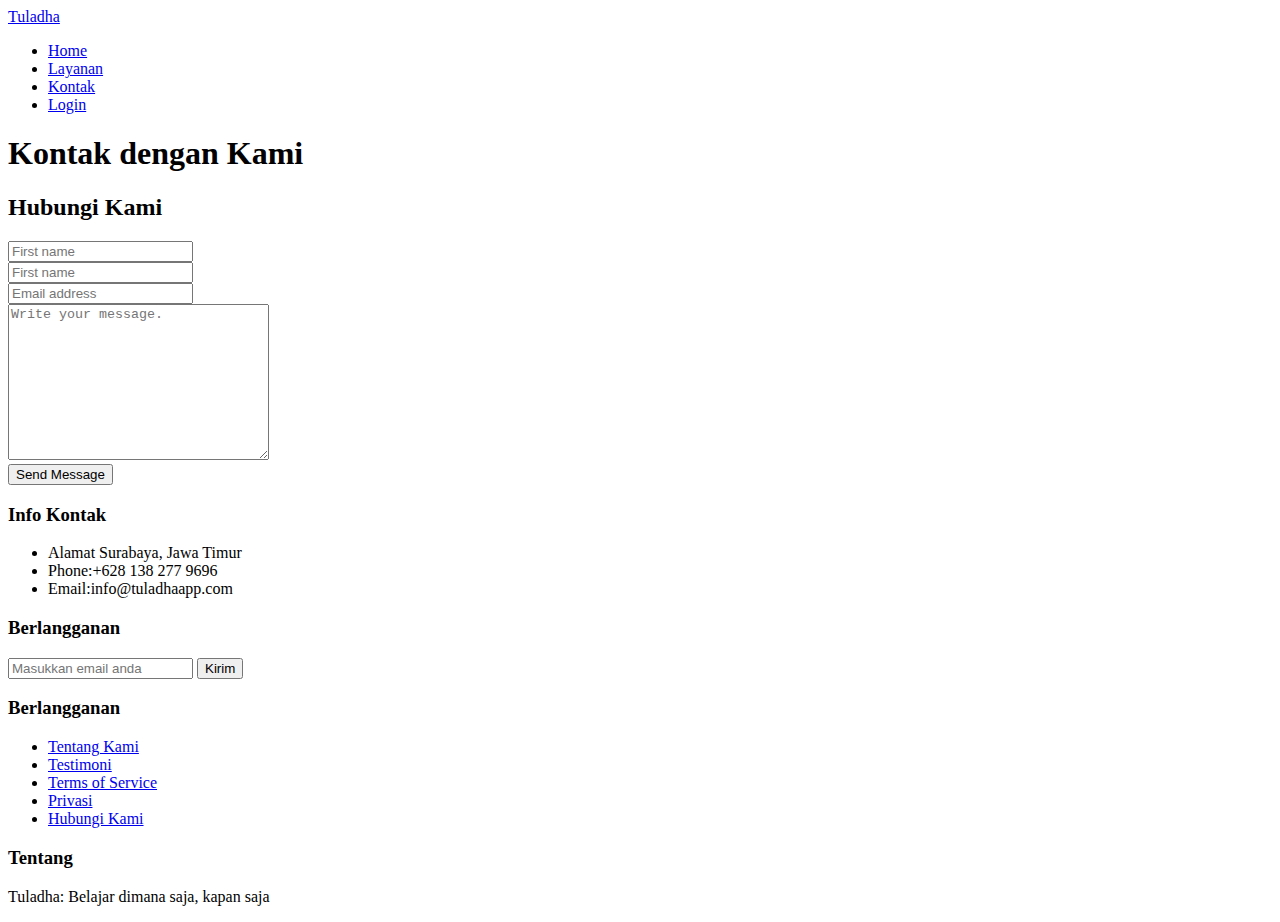
==== contact.html @ 732c7afd "Add files via upload" ====
<!doctype html>
<html lang="en">

<head>
  <title>Tuladha</title>
  <meta charset="utf-8">
  <meta name="viewport" content="width=device-width, initial-scale=1, shrink-to-fit=no">

  <link href="https://fonts.googleapis.com/css?family=DM+Sans:300,400,700&display=swap" rel="stylesheet">

  <link rel="stylesheet" href="fonts/icomoon/style.css">

  <link rel="stylesheet" href="css/bootstrap.min.css">
  <link rel="stylesheet" href="css/bootstrap-datepicker.css">
  <link rel="stylesheet" href="css/jquery.fancybox.min.css">
  <link rel="stylesheet" href="css/owl.carousel.min.css">
  <link rel="stylesheet" href="css/owl.theme.default.min.css">
  <link rel="stylesheet" href="fonts/flaticon/font/flaticon.css">
  <link rel="stylesheet" href="css/aos.css">

  <!-- MAIN CSS -->
  <link rel="stylesheet" href="css/style.css">

</head>

<body data-spy="scroll" data-target=".site-navbar-target" data-offset="300">


  <div class="site-wrap" id="home-section">

    <div class="site-mobile-menu site-navbar-target">
      <div class="site-mobile-menu-header">
        <div class="site-mobile-menu-close mt-3">
          <span class="icon-close2 js-menu-toggle"></span>
        </div>
      </div>
      <div class="site-mobile-menu-body"></div>
    </div>



    <header class="site-navbar site-navbar-target" role="banner">

      <div class="container">
        <div class="row align-items-center position-relative">

          <div class="col-3 ">
            <div class="site-logo">
              <a href="index.html">Tuladha</a>
            </div>
          </div>

          <div class="col-9  text-right">


            <span class="d-inline-block d-lg-none"><a href="#"
                class="text-white site-menu-toggle js-menu-toggle py-5 text-white"><span
                  class="icon-menu h3 text-white"></span></a></span>



            <nav class="site-navigation text-right ml-auto d-none d-lg-block" role="navigation">
              <ul class="site-menu main-menu js-clone-nav ml-auto ">
                <li><a href="index.html" class="nav-link">Home</a></li>
                <li><a href="service.html" class="nav-link">Layanan</a></li>
                <li class="active"><a href="contact.html" class="nav-link">Kontak</a></li>
                <li><a href="login.php" class="nav-link">Login</a></li>
              </ul>
            </nav>
          </div>


        </div>
      </div>

    </header>

    <div class="ftco-blocks-cover-1">
      <div class="site-section-cover overlay" data-stellar-background-ratio="0.5"
        style="background-image: url('images/university.jpg')">
        <div class="container">
          <div class="row align-items-center justify-content-center text-center">
            <div class="col-md-7">
              <h1 class="mb-2">Kontak dengan Kami</h1>
            </div>
          </div>
        </div>
      </div>
    </div>




    <div class="site-section bg-light" id="contact-section">
      <div class="container">
        <div class="row justify-content-center text-center">
          <div class="col-7 text-center mb-5">
            <h2>Hubungi Kami</h2>
          </div>
        </div>
        <div class="row">
          <div class="col-lg-8 mb-5">
            <form action="#" method="post">
              <div class="form-group row">
                <div class="col-md-6 mb-4 mb-lg-0">
                  <input type="text" class="form-control" placeholder="First name">
                </div>
                <div class="col-md-6">
                  <input type="text" class="form-control" placeholder="First name">
                </div>
              </div>

              <div class="form-group row">
                <div class="col-md-12">
                  <input type="text" class="form-control" placeholder="Email address">
                </div>
              </div>

              <div class="form-group row">
                <div class="col-md-12">
                  <textarea name="" id="" class="form-control" placeholder="Write your message." cols="30"
                    rows="10"></textarea>
                </div>
              </div>
              <div class="form-group row">
                <div class="col-md-6 mr-auto">
                  <input type="submit" class="btn btn-block btn-primary text-white py-3 px-5" value="Send Message">
                </div>
              </div>
            </form>
          </div>
          <div class="col-lg-4 ml-auto">
            <div class="bg-white p-3 p-md-5">
              <h3 class="text-black mb-4">Info Kontak</h3>
              <ul class="list-unstyled footer-link">
                <li class="d-block mb-3">
                  <span class="d-block text-black">Alamat</span>
                  <span>Surabaya, Jawa Timur</span></li>
                <li class="d-block mb-3"><span class="d-block text-black">Phone:</span><span>+628 138 277 9696</span></li>
                <li class="d-block mb-3"><span class="d-block text-black">Email:</span><span>info@tuladhaapp.com</span>
                </li>
              </ul>
            </div>
          </div>
        </div>
      </div>
    </div>




    <footer class="site-footer">
      <div class="container">
        <div class="row">
          <div class="col-md-4">
            <h3 class="text-white h5 mb-3">Berlangganan</h3>
            <form action="" class="d-flex">
              <input type="text" class="form-control mr-3" placeholder="Masukkan email anda">
              <input type="submit" class="btn btn-primary text-white" value="Kirim">
            </form>
          </div>
          <div class="col-md-3 ml-auto">
            <h3 class="text-white h5 mb-3">Berlangganan</h3>
            <ul class="list-unstyled menu-arrow">
              <li><a href="#">Tentang Kami</a></li>
              <li><a href="#">Testimoni</a></li>
              <li><a href="#">Terms of Service</a></li>
              <li><a href="#">Privasi</a></li>
              <li><a href="#">Hubungi Kami</a></li>
            </ul>
          </div>
          <div class="col-md-4">
            <h3 class="text-white h5 mb-3">Tentang</h3>
            <p>Tuladha: Belajar dimana saja, kapan saja</p>
          </div>
        </div>
        <div class="row pt-5 mt-5 text-center">
          <div class="col-md-12">
            <div class="border-top pt-5">
              <p></p>
              </p>
            </div>
          </div>

        </div>
      </div>
    </footer>

  </div>

  <script src="js/jquery-3.3.1.min.js"></script>
  <script src="js/jquery-migrate-3.0.0.js"></script>
  <script src="js/popper.min.js"></script>
  <script src="js/bootstrap.min.js"></script>
  <script src="js/owl.carousel.min.js"></script>
  <script src="js/jquery.sticky.js"></script>
  <script src="js/jquery.waypoints.min.js"></script>
  <script src="js/jquery.animateNumber.min.js"></script>
  <script src="js/jquery.fancybox.min.js"></script>
  <script src="js/jquery.stellar.min.js"></script>
  <script src="js/jquery.easing.1.3.js"></script>
  <script src="js/bootstrap-datepicker.min.js"></script>
  <script src="js/aos.js"></script>

  <script src="js/main.js"></script>

</body>

</html>
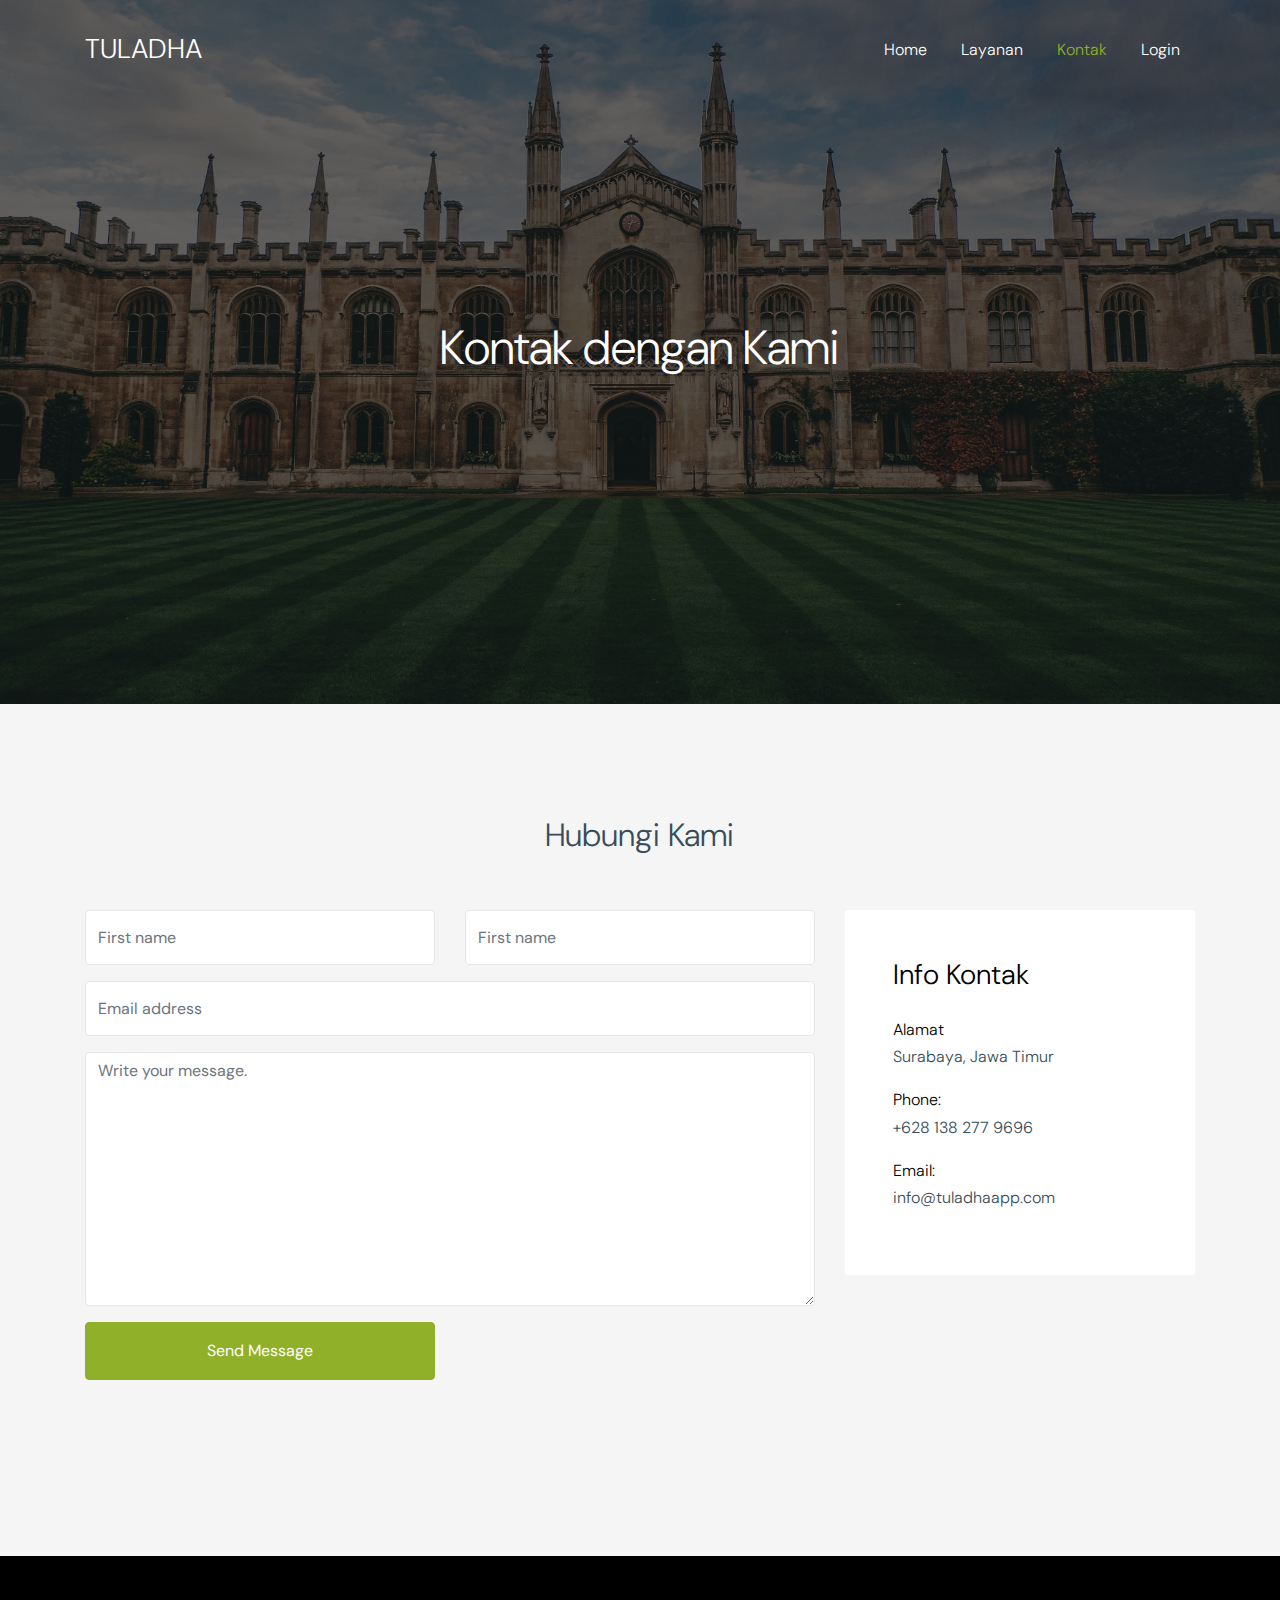
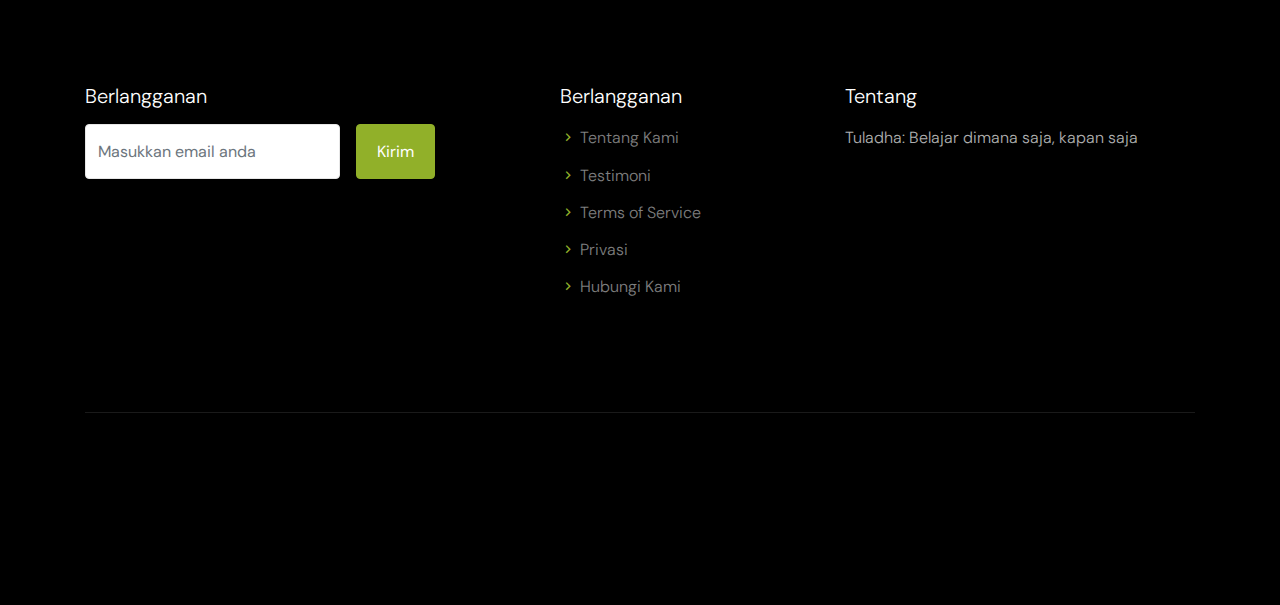
==== commit 282ade43: "Update contact.html" ====
--- a/contact.html
+++ b/contact.html
@@ -62,7 +62,7 @@
             <nav class="site-navigation text-right ml-auto d-none d-lg-block" role="navigation">
               <ul class="site-menu main-menu js-clone-nav ml-auto ">
                 <li><a href="index.html" class="nav-link">Home</a></li>
-                <li><a href="service.html" class="nav-link">Layanan</a></li>
+                <li><a href="layanan.html" class="nav-link">Layanan</a></li>
                 <li class="active"><a href="contact.html" class="nav-link">Kontak</a></li>
                 <li><a href="login.php" class="nav-link">Login</a></li>
               </ul>
--- a/fonts/icomoon/style.css
+++ b/fonts/icomoon/style.css
@@ -0,0 +1,4919 @@
+@font-face {
+  font-family: 'icomoon';
+  src:  url('fonts/icomoon.eot?10si43');
+  src:  url('fonts/icomoon.eot?10si43#iefix') format('embedded-opentype'),
+    url('fonts/icomoon.ttf?10si43') format('truetype'),
+    url('fonts/icomoon.woff?10si43') format('woff'),
+    url('fonts/icomoon.svg?10si43#icomoon') format('svg');
+  font-weight: normal;
+  font-style: normal;
+}
+
+[class^="icon-"], [class*=" icon-"] {
+  /* use !important to prevent issues with browser extensions that change fonts */
+  font-family: 'icomoon' !important;
+  speak: none;
+  font-style: normal;
+  font-weight: normal;
+  font-variant: normal;
+  text-transform: none;
+  line-height: 1;
+
+  /* Better Font Rendering =========== */
+  -webkit-font-smoothing: antialiased;
+  -moz-osx-font-smoothing: grayscale;
+}
+
+.icon-asterisk:before {
+  content: "\f069";
+}
+.icon-plus:before {
+  content: "\f067";
+}
+.icon-question:before {
+  content: "\f128";
+}
+.icon-minus:before {
+  content: "\f068";
+}
+.icon-glass:before {
+  content: "\f000";
+}
+.icon-music:before {
+  content: "\f001";
+}
+.icon-search:before {
+  content: "\f002";
+}
+.icon-envelope-o:before {
+  content: "\f003";
+}
+.icon-heart:before {
+  content: "\f004";
+}
+.icon-star:before {
+  content: "\f005";
+}
+.icon-star-o:before {
+  content: "\f006";
+}
+.icon-user:before {
+  content: "\f007";
+}
+.icon-film:before {
+  content: "\f008";
+}
+.icon-th-large:before {
+  content: "\f009";
+}
+.icon-th:before {
+  content: "\f00a";
+}
+.icon-th-list:before {
+  content: "\f00b";
+}
+.icon-check:before {
+  content: "\f00c";
+}
+.icon-close:before {
+  content: "\f00d";
+}
+.icon-remove:before {
+  content: "\f00d";
+}
+.icon-times:before {
+  content: "\f00d";
+}
+.icon-search-plus:before {
+  content: "\f00e";
+}
+.icon-search-minus:before {
+  content: "\f010";
+}
+.icon-power-off:before {
+  content: "\f011";
+}
+.icon-signal:before {
+  content: "\f012";
+}
+.icon-cog:before {
+  content: "\f013";
+}
+.icon-gear:before {
+  content: "\f013";
+}
+.icon-trash-o:before {
+  content: "\f014";
+}
+.icon-home:before {
+  content: "\f015";
+}
+.icon-file-o:before {
+  content: "\f016";
+}
+.icon-clock-o:before {
+  content: "\f017";
+}
+.icon-road:before {
+  content: "\f018";
+}
+.icon-download:before {
+  content: "\f019";
+}
+.icon-arrow-circle-o-down:before {
+  content: "\f01a";
+}
+.icon-arrow-circle-o-up:before {
+  content: "\f01b";
+}
+.icon-inbox:before {
+  content: "\f01c";
+}
+.icon-play-circle-o:before {
+  content: "\f01d";
+}
+.icon-repeat:before {
+  content: "\f01e";
+}
+.icon-rotate-right:before {
+  content: "\f01e";
+}
+.icon-refresh:before {
+  content: "\f021";
+}
+.icon-list-alt:before {
+  content: "\f022";
+}
+.icon-lock:before {
+  content: "\f023";
+}
+.icon-flag:before {
+  content: "\f024";
+}
+.icon-headphones:before {
+  content: "\f025";
+}
+.icon-volume-off:before {
+  content: "\f026";
+}
+.icon-volume-down:before {
+  content: "\f027";
+}
+.icon-volume-up:before {
+  content: "\f028";
+}
+.icon-qrcode:before {
+  content: "\f029";
+}
+.icon-barcode:before {
+  content: "\f02a";
+}
+.icon-tag:before {
+  content: "\f02b";
+}
+.icon-tags:before {
+  content: "\f02c";
+}
+.icon-book:before {
+  content: "\f02d";
+}
+.icon-bookmark:before {
+  content: "\f02e";
+}
+.icon-print:before {
+  content: "\f02f";
+}
+.icon-camera:before {
+  content: "\f030";
+}
+.icon-font:before {
+  content: "\f031";
+}
+.icon-bold:before {
+  content: "\f032";
+}
+.icon-italic:before {
+  content: "\f033";
+}
+.icon-text-height:before {
+  content: "\f034";
+}
+.icon-text-width:before {
+  content: "\f035";
+}
+.icon-align-left:before {
+  content: "\f036";
+}
+.icon-align-center:before {
+  content: "\f037";
+}
+.icon-align-right:before {
+  content: "\f038";
+}
+.icon-align-justify:before {
+  content: "\f039";
+}
+.icon-list:before {
+  content: "\f03a";
+}
+.icon-dedent:before {
+  content: "\f03b";
+}
+.icon-outdent:before {
+  content: "\f03b";
+}
+.icon-indent:before {
+  content: "\f03c";
+}
+.icon-video-camera:before {
+  content: "\f03d";
+}
+.icon-image:before {
+  content: "\f03e";
+}
+.icon-photo:before {
+  content: "\f03e";
+}
+.icon-picture-o:before {
+  content: "\f03e";
+}
+.icon-pencil:before {
+  content: "\f040";
+}
+.icon-map-marker:before {
+  content: "\f041";
+}
+.icon-adjust:before {
+  content: "\f042";
+}
+.icon-tint:before {
+  content: "\f043";
+}
+.icon-edit:before {
+  content: "\f044";
+}
+.icon-pencil-square-o:before {
+  content: "\f044";
+}
+.icon-share-square-o:before {
+  content: "\f045";
+}
+.icon-check-square-o:before {
+  content: "\f046";
+}
+.icon-arrows:before {
+  content: "\f047";
+}
+.icon-step-backward:before {
+  content: "\f048";
+}
+.icon-fast-backward:before {
+  content: "\f049";
+}
+.icon-backward:before {
+  content: "\f04a";
+}
+.icon-play:before {
+  content: "\f04b";
+}
+.icon-pause:before {
+  content: "\f04c";
+}
+.icon-stop:before {
+  content: "\f04d";
+}
+.icon-forward:before {
+  content: "\f04e";
+}
+.icon-fast-forward:before {
+  content: "\f050";
+}
+.icon-step-forward:before {
+  content: "\f051";
+}
+.icon-eject:before {
+  content: "\f052";
+}
+.icon-chevron-left:before {
+  content: "\f053";
+}
+.icon-chevron-right:before {
+  content: "\f054";
+}
+.icon-plus-circle:before {
+  content: "\f055";
+}
+.icon-minus-circle:before {
+  content: "\f056";
+}
+.icon-times-circle:before {
+  content: "\f057";
+}
+.icon-check-circle:before {
+  content: "\f058";
+}
+.icon-question-circle:before {
+  content: "\f059";
+}
+.icon-info-circle:before {
+  content: "\f05a";
+}
+.icon-crosshairs:before {
+  content: "\f05b";
+}
+.icon-times-circle-o:before {
+  content: "\f05c";
+}
+.icon-check-circle-o:before {
+  content: "\f05d";
+}
+.icon-ban:before {
+  content: "\f05e";
+}
+.icon-arrow-left:before {
+  content: "\f060";
+}
+.icon-arrow-right:before {
+  content: "\f061";
+}
+.icon-arrow-up:before {
+  content: "\f062";
+}
+.icon-arrow-down:before {
+  content: "\f063";
+}
+.icon-mail-forward:before {
+  content: "\f064";
+}
+.icon-share:before {
+  content: "\f064";
+}
+.icon-expand:before {
+  content: "\f065";
+}
+.icon-compress:before {
+  content: "\f066";
+}
+.icon-exclamation-circle:before {
+  content: "\f06a";
+}
+.icon-gift:before {
+  content: "\f06b";
+}
+.icon-leaf:before {
+  content: "\f06c";
+}
+.icon-fire:before {
+  content: "\f06d";
+}
+.icon-eye:before {
+  content: "\f06e";
+}
+.icon-eye-slash:before {
+  content: "\f070";
+}
+.icon-exclamation-triangle:before {
+  content: "\f071";
+}
+.icon-warning:before {
+  content: "\f071";
+}
+.icon-plane:before {
+  content: "\f072";
+}
+.icon-calendar:before {
+  content: "\f073";
+}
+.icon-random:before {
+  content: "\f074";
+}
+.icon-comment:before {
+  content: "\f075";
+}
+.icon-magnet:before {
+  content: "\f076";
+}
+.icon-chevron-up:before {
+  content: "\f077";
+}
+.icon-chevron-down:before {
+  content: "\f078";
+}
+.icon-retweet:before {
+  content: "\f079";
+}
+.icon-shopping-cart:before {
+  content: "\f07a";
+}
+.icon-folder:before {
+  content: "\f07b";
+}
+.icon-folder-open:before {
+  content: "\f07c";
+}
+.icon-arrows-v:before {
+  content: "\f07d";
+}
+.icon-arrows-h:before {
+  content: "\f07e";
+}
+.icon-bar-chart:before {
+  content: "\f080";
+}
+.icon-bar-chart-o:before {
+  content: "\f080";
+}
+.icon-twitter-square:before {
+  content: "\f081";
+}
+.icon-facebook-square:before {
+  content: "\f082";
+}
+.icon-camera-retro:before {
+  content: "\f083";
+}
+.icon-key:before {
+  content: "\f084";
+}
+.icon-cogs:before {
+  content: "\f085";
+}
+.icon-gears:before {
+  content: "\f085";
+}
+.icon-comments:before {
+  content: "\f086";
+}
+.icon-thumbs-o-up:before {
+  content: "\f087";
+}
+.icon-thumbs-o-down:before {
+  content: "\f088";
+}
+.icon-star-half:before {
+  content: "\f089";
+}
+.icon-heart-o:before {
+  content: "\f08a";
+}
+.icon-sign-out:before {
+  content: "\f08b";
+}
+.icon-linkedin-square:before {
+  content: "\f08c";
+}
+.icon-thumb-tack:before {
+  content: "\f08d";
+}
+.icon-external-link:before {
+  content: "\f08e";
+}
+.icon-sign-in:before {
+  content: "\f090";
+}
+.icon-trophy:before {
+  content: "\f091";
+}
+.icon-github-square:before {
+  content: "\f092";
+}
+.icon-upload:before {
+  content: "\f093";
+}
+.icon-lemon-o:before {
+  content: "\f094";
+}
+.icon-phone:before {
+  content: "\f095";
+}
+.icon-square-o:before {
+  content: "\f096";
+}
+.icon-bookmark-o:before {
+  content: "\f097";
+}
+.icon-phone-square:before {
+  content: "\f098";
+}
+.icon-twitter:before {
+  content: "\f099";
+}
+.icon-facebook:before {
+  content: "\f09a";
+}
+.icon-facebook-f:before {
+  content: "\f09a";
+}
+.icon-github:before {
+  content: "\f09b";
+}
+.icon-unlock:before {
+  content: "\f09c";
+}
+.icon-credit-card:before {
+  content: "\f09d";
+}
+.icon-feed:before {
+  content: "\f09e";
+}
+.icon-rss:before {
+  content: "\f09e";
+}
+.icon-hdd-o:before {
+  content: "\f0a0";
+}
+.icon-bullhorn:before {
+  content: "\f0a1";
+}
+.icon-bell-o:before {
+  content: "\f0a2";
+}
+.icon-certificate:before {
+  content: "\f0a3";
+}
+.icon-hand-o-right:before {
+  content: "\f0a4";
+}
+.icon-hand-o-left:before {
+  content: "\f0a5";
+}
+.icon-hand-o-up:before {
+  content: "\f0a6";
+}
+.icon-hand-o-down:before {
+  content: "\f0a7";
+}
+.icon-arrow-circle-left:before {
+  content: "\f0a8";
+}
+.icon-arrow-circle-right:before {
+  content: "\f0a9";
+}
+.icon-arrow-circle-up:before {
+  content: "\f0aa";
+}
+.icon-arrow-circle-down:before {
+  content: "\f0ab";
+}
+.icon-globe:before {
+  content: "\f0ac";
+}
+.icon-wrench:before {
+  content: "\f0ad";
+}
+.icon-tasks:before {
+  content: "\f0ae";
+}
+.icon-filter:before {
+  content: "\f0b0";
+}
+.icon-briefcase:before {
+  content: "\f0b1";
+}
+.icon-arrows-alt:before {
+  content: "\f0b2";
+}
+.icon-group:before {
+  content: "\f0c0";
+}
+.icon-users:before {
+  content: "\f0c0";
+}
+.icon-chain:before {
+  content: "\f0c1";
+}
+.icon-link:before {
+  content: "\f0c1";
+}
+.icon-cloud:before {
+  content: "\f0c2";
+}
+.icon-flask:before {
+  content: "\f0c3";
+}
+.icon-cut:before {
+  content: "\f0c4";
+}
+.icon-scissors:before {
+  content: "\f0c4";
+}
+.icon-copy:before {
+  content: "\f0c5";
+}
+.icon-files-o:before {
+  content: "\f0c5";
+}
+.icon-paperclip:before {
+  content: "\f0c6";
+}
+.icon-floppy-o:before {
+  content: "\f0c7";
+}
+.icon-save:before {
+  content: "\f0c7";
+}
+.icon-square:before {
+  content: "\f0c8";
+}
+.icon-bars:before {
+  content: "\f0c9";
+}
+.icon-navicon:before {
+  content: "\f0c9";
+}
+.icon-reorder:before {
+  content: "\f0c9";
+}
+.icon-list-ul:before {
+  content: "\f0ca";
+}
+.icon-list-ol:before {
+  content: "\f0cb";
+}
+.icon-strikethrough:before {
+  content: "\f0cc";
+}
+.icon-underline:before {
+  content: "\f0cd";
+}
+.icon-table:before {
+  content: "\f0ce";
+}
+.icon-magic:before {
+  content: "\f0d0";
+}
+.icon-truck:before {
+  content: "\f0d1";
+}
+.icon-pinterest:before {
+  content: "\f0d2";
+}
+.icon-pinterest-square:before {
+  content: "\f0d3";
+}
+.icon-google-plus-square:before {
+  content: "\f0d4";
+}
+.icon-google-plus:before {
+  content: "\f0d5";
+}
+.icon-money:before {
+  content: "\f0d6";
+}
+.icon-caret-down:before {
+  content: "\f0d7";
+}
+.icon-caret-up:before {
+  content: "\f0d8";
+}
+.icon-caret-left:before {
+  content: "\f0d9";
+}
+.icon-caret-right:before {
+  content: "\f0da";
+}
+.icon-columns:before {
+  content: "\f0db";
+}
+.icon-sort:before {
+  content: "\f0dc";
+}
+.icon-unsorted:before {
+  content: "\f0dc";
+}
+.icon-sort-desc:before {
+  content: "\f0dd";
+}
+.icon-sort-down:before {
+  content: "\f0dd";
+}
+.icon-sort-asc:before {
+  content: "\f0de";
+}
+.icon-sort-up:before {
+  content: "\f0de";
+}
+.icon-envelope:before {
+  content: "\f0e0";
+}
+.icon-linkedin:before {
+  content: "\f0e1";
+}
+.icon-rotate-left:before {
+  content: "\f0e2";
+}
+.icon-undo:before {
+  content: "\f0e2";
+}
+.icon-gavel:before {
+  content: "\f0e3";
+}
+.icon-legal:before {
+  content: "\f0e3";
+}
+.icon-dashboard:before {
+  content: "\f0e4";
+}
+.icon-tachometer:before {
+  content: "\f0e4";
+}
+.icon-comment-o:before {
+  content: "\f0e5";
+}
+.icon-comments-o:before {
+  content: "\f0e6";
+}
+.icon-bolt:before {
+  content: "\f0e7";
+}
+.icon-flash:before {
+  content: "\f0e7";
+}
+.icon-sitemap:before {
+  content: "\f0e8";
+}
+.icon-umbrella:before {
+  content: "\f0e9";
+}
+.icon-clipboard:before {
+  content: "\f0ea";
+}
+.icon-paste:before {
+  content: "\f0ea";
+}
+.icon-lightbulb-o:before {
+  content: "\f0eb";
+}
+.icon-exchange:before {
+  content: "\f0ec";
+}
+.icon-cloud-download:before {
+  content: "\f0ed";
+}
+.icon-cloud-upload:before {
+  content: "\f0ee";
+}
+.icon-user-md:before {
+  content: "\f0f0";
+}
+.icon-stethoscope:before {
+  content: "\f0f1";
+}
+.icon-suitcase:before {
+  content: "\f0f2";
+}
+.icon-bell:before {
+  content: "\f0f3";
+}
+.icon-coffee:before {
+  content: "\f0f4";
+}
+.icon-cutlery:before {
+  content: "\f0f5";
+}
+.icon-file-text-o:before {
+  content: "\f0f6";
+}
+.icon-building-o:before {
+  content: "\f0f7";
+}
+.icon-hospital-o:before {
+  content: "\f0f8";
+}
+.icon-ambulance:before {
+  content: "\f0f9";
+}
+.icon-medkit:before {
+  content: "\f0fa";
+}
+.icon-fighter-jet:before {
+  content: "\f0fb";
+}
+.icon-beer:before {
+  content: "\f0fc";
+}
+.icon-h-square:before {
+  content: "\f0fd";
+}
+.icon-plus-square:before {
+  content: "\f0fe";
+}
+.icon-angle-double-left:before {
+  content: "\f100";
+}
+.icon-angle-double-right:before {
+  content: "\f101";
+}
+.icon-angle-double-up:before {
+  content: "\f102";
+}
+.icon-angle-double-down:before {
+  content: "\f103";
+}
+.icon-angle-left:before {
+  content: "\f104";
+}
+.icon-angle-right:before {
+  content: "\f105";
+}
+.icon-angle-up:before {
+  content: "\f106";
+}
+.icon-angle-down:before {
+  content: "\f107";
+}
+.icon-desktop:before {
+  content: "\f108";
+}
+.icon-laptop:before {
+  content: "\f109";
+}
+.icon-tablet:before {
+  content: "\f10a";
+}
+.icon-mobile:before {
+  content: "\f10b";
+}
+.icon-mobile-phone:before {
+  content: "\f10b";
+}
+.icon-circle-o:before {
+  content: "\f10c";
+}
+.icon-quote-left:before {
+  content: "\f10d";
+}
+.icon-quote-right:before {
+  content: "\f10e";
+}
+.icon-spinner:before {
+  content: "\f110";
+}
+.icon-circle:before {
+  content: "\f111";
+}
+.icon-mail-reply:before {
+  content: "\f112";
+}
+.icon-reply:before {
+  content: "\f112";
+}
+.icon-github-alt:before {
+  content: "\f113";
+}
+.icon-folder-o:before {
+  content: "\f114";
+}
+.icon-folder-open-o:before {
+  content: "\f115";
+}
+.icon-smile-o:before {
+  content: "\f118";
+}
+.icon-frown-o:before {
+  content: "\f119";
+}
+.icon-meh-o:before {
+  content: "\f11a";
+}
+.icon-gamepad:before {
+  content: "\f11b";
+}
+.icon-keyboard-o:before {
+  content: "\f11c";
+}
+.icon-flag-o:before {
+  content: "\f11d";
+}
+.icon-flag-checkered:before {
+  content: "\f11e";
+}
+.icon-terminal:before {
+  content: "\f120";
+}
+.icon-code:before {
+  content: "\f121";
+}
+.icon-mail-reply-all:before {
+  content: "\f122";
+}
+.icon-reply-all:before {
+  content: "\f122";
+}
+.icon-star-half-empty:before {
+  content: "\f123";
+}
+.icon-star-half-full:before {
+  content: "\f123";
+}
+.icon-star-half-o:before {
+  content: "\f123";
+}
+.icon-location-arrow:before {
+  content: "\f124";
+}
+.icon-crop:before {
+  content: "\f125";
+}
+.icon-code-fork:before {
+  content: "\f126";
+}
+.icon-chain-broken:before {
+  content: "\f127";
+}
+.icon-unlink:before {
+  content: "\f127";
+}
+.icon-info:before {
+  content: "\f129";
+}
+.icon-exclamation:before {
+  content: "\f12a";
+}
+.icon-superscript:before {
+  content: "\f12b";
+}
+.icon-subscript:before {
+  content: "\f12c";
+}
+.icon-eraser:before {
+  content: "\f12d";
+}
+.icon-puzzle-piece:before {
+  content: "\f12e";
+}
+.icon-microphone:before {
+  content: "\f130";
+}
+.icon-microphone-slash:before {
+  content: "\f131";
+}
+.icon-shield:before {
+  content: "\f132";
+}
+.icon-calendar-o:before {
+  content: "\f133";
+}
+.icon-fire-extinguisher:before {
+  content: "\f134";
+}
+.icon-rocket:before {
+  content: "\f135";
+}
+.icon-maxcdn:before {
+  content: "\f136";
+}
+.icon-chevron-circle-left:before {
+  content: "\f137";
+}
+.icon-chevron-circle-right:before {
+  content: "\f138";
+}
+.icon-chevron-circle-up:before {
+  content: "\f139";
+}
+.icon-chevron-circle-down:before {
+  content: "\f13a";
+}
+.icon-html5:before {
+  content: "\f13b";
+}
+.icon-css3:before {
+  content: "\f13c";
+}
+.icon-anchor:before {
+  content: "\f13d";
+}
+.icon-unlock-alt:before {
+  content: "\f13e";
+}
+.icon-bullseye:before {
+  content: "\f140";
+}
+.icon-ellipsis-h:before {
+  content: "\f141";
+}
+.icon-ellipsis-v:before {
+  content: "\f142";
+}
+.icon-rss-square:before {
+  content: "\f143";
+}
+.icon-play-circle:before {
+  content: "\f144";
+}
+.icon-ticket:before {
+  content: "\f145";
+}
+.icon-minus-square:before {
+  content: "\f146";
+}
+.icon-minus-square-o:before {
+  content: "\f147";
+}
+.icon-level-up:before {
+  content: "\f148";
+}
+.icon-level-down:before {
+  content: "\f149";
+}
+.icon-check-square:before {
+  content: "\f14a";
+}
+.icon-pencil-square:before {
+  content: "\f14b";
+}
+.icon-external-link-square:before {
+  content: "\f14c";
+}
+.icon-share-square:before {
+  content: "\f14d";
+}
+.icon-compass:before {
+  content: "\f14e";
+}
+.icon-caret-square-o-down:before {
+  content: "\f150";
+}
+.icon-toggle-down:before {
+  content: "\f150";
+}
+.icon-caret-square-o-up:before {
+  content: "\f151";
+}
+.icon-toggle-up:before {
+  content: "\f151";
+}
+.icon-caret-square-o-right:before {
+  content: "\f152";
+}
+.icon-toggle-right:before {
+  content: "\f152";
+}
+.icon-eur:before {
+  content: "\f153";
+}
+.icon-euro:before {
+  content: "\f153";
+}
+.icon-gbp:before {
+  content: "\f154";
+}
+.icon-dollar:before {
+  content: "\f155";
+}
+.icon-usd:before {
+  content: "\f155";
+}
+.icon-inr:before {
+  content: "\f156";
+}
+.icon-rupee:before {
+  content: "\f156";
+}
+.icon-cny:before {
+  content: "\f157";
+}
+.icon-jpy:before {
+  content: "\f157";
+}
+.icon-rmb:before {
+  content: "\f157";
+}
+.icon-yen:before {
+  content: "\f157";
+}
+.icon-rouble:before {
+  content: "\f158";
+}
+.icon-rub:before {
+  content: "\f158";
+}
+.icon-ruble:before {
+  content: "\f158";
+}
+.icon-krw:before {
+  content: "\f159";
+}
+.icon-won:before {
+  content: "\f159";
+}
+.icon-bitcoin:before {
+  content: "\f15a";
+}
+.icon-btc:before {
+  content: "\f15a";
+}
+.icon-file:before {
+  content: "\f15b";
+}
+.icon-file-text:before {
+  content: "\f15c";
+}
+.icon-sort-alpha-asc:before {
+  content: "\f15d";
+}
+.icon-sort-alpha-desc:before {
+  content: "\f15e";
+}
+.icon-sort-amount-asc:before {
+  content: "\f160";
+}
+.icon-sort-amount-desc:before {
+  content: "\f161";
+}
+.icon-sort-numeric-asc:before {
+  content: "\f162";
+}
+.icon-sort-numeric-desc:before {
+  content: "\f163";
+}
+.icon-thumbs-up:before {
+  content: "\f164";
+}
+.icon-thumbs-down:before {
+  content: "\f165";
+}
+.icon-youtube-square:before {
+  content: "\f166";
+}
+.icon-youtube:before {
+  content: "\f167";
+}
+.icon-xing:before {
+  content: "\f168";
+}
+.icon-xing-square:before {
+  content: "\f169";
+}
+.icon-youtube-play:before {
+  content: "\f16a";
+}
+.icon-dropbox:before {
+  content: "\f16b";
+}
+.icon-stack-overflow:before {
+  content: "\f16c";
+}
+.icon-instagram:before {
+  content: "\f16d";
+}
+.icon-flickr:before {
+  content: "\f16e";
+}
+.icon-adn:before {
+  content: "\f170";
+}
+.icon-bitbucket:before {
+  content: "\f171";
+}
+.icon-bitbucket-square:before {
+  content: "\f172";
+}
+.icon-tumblr:before {
+  content: "\f173";
+}
+.icon-tumblr-square:before {
+  content: "\f174";
+}
+.icon-long-arrow-down:before {
+  content: "\f175";
+}
+.icon-long-arrow-up:before {
+  content: "\f176";
+}
+.icon-long-arrow-left:before {
+  content: "\f177";
+}
+.icon-long-arrow-right:before {
+  content: "\f178";
+}
+.icon-apple:before {
+  content: "\f179";
+}
+.icon-windows:before {
+  content: "\f17a";
+}
+.icon-android:before {
+  content: "\f17b";
+}
+.icon-linux:before {
+  content: "\f17c";
+}
+.icon-dribbble:before {
+  content: "\f17d";
+}
+.icon-skype:before {
+  content: "\f17e";
+}
+.icon-foursquare:before {
+  content: "\f180";
+}
+.icon-trello:before {
+  content: "\f181";
+}
+.icon-female:before {
+  content: "\f182";
+}
+.icon-male:before {
+  content: "\f183";
+}
+.icon-gittip:before {
+  content: "\f184";
+}
+.icon-gratipay:before {
+  content: "\f184";
+}
+.icon-sun-o:before {
+  content: "\f185";
+}
+.icon-moon-o:before {
+  content: "\f186";
+}
+.icon-archive:before {
+  content: "\f187";
+}
+.icon-bug:before {
+  content: "\f188";
+}
+.icon-vk:before {
+  content: "\f189";
+}
+.icon-weibo:before {
+  content: "\f18a";
+}
+.icon-renren:before {
+  content: "\f18b";
+}
+.icon-pagelines:before {
+  content: "\f18c";
+}
+.icon-stack-exchange:before {
+  content: "\f18d";
+}
+.icon-arrow-circle-o-right:before {
+  content: "\f18e";
+}
+.icon-arrow-circle-o-left:before {
+  content: "\f190";
+}
+.icon-caret-square-o-left:before {
+  content: "\f191";
+}
+.icon-toggle-left:before {
+  content: "\f191";
+}
+.icon-dot-circle-o:before {
+  content: "\f192";
+}
+.icon-wheelchair:before {
+  content: "\f193";
+}
+.icon-vimeo-square:before {
+  content: "\f194";
+}
+.icon-try:before {
+  content: "\f195";
+}
+.icon-turkish-lira:before {
+  content: "\f195";
+}
+.icon-plus-square-o:before {
+  content: "\f196";
+}
+.icon-space-shuttle:before {
+  content: "\f197";
+}
+.icon-slack:before {
+  content: "\f198";
+}
+.icon-envelope-square:before {
+  content: "\f199";
+}
+.icon-wordpress:before {
+  content: "\f19a";
+}
+.icon-openid:before {
+  content: "\f19b";
+}
+.icon-bank:before {
+  content: "\f19c";
+}
+.icon-institution:before {
+  content: "\f19c";
+}
+.icon-university:before {
+  content: "\f19c";
+}
+.icon-graduation-cap:before {
+  content: "\f19d";
+}
+.icon-mortar-board:before {
+  content: "\f19d";
+}
+.icon-yahoo:before {
+  content: "\f19e";
+}
+.icon-google:before {
+  content: "\f1a0";
+}
+.icon-reddit:before {
+  content: "\f1a1";
+}
+.icon-reddit-square:before {
+  content: "\f1a2";
+}
+.icon-stumbleupon-circle:before {
+  content: "\f1a3";
+}
+.icon-stumbleupon:before {
+  content: "\f1a4";
+}
+.icon-delicious:before {
+  content: "\f1a5";
+}
+.icon-digg:before {
+  content: "\f1a6";
+}
+.icon-pied-piper-pp:before {
+  content: "\f1a7";
+}
+.icon-pied-piper-alt:before {
+  content: "\f1a8";
+}
+.icon-drupal:before {
+  content: "\f1a9";
+}
+.icon-joomla:before {
+  content: "\f1aa";
+}
+.icon-language:before {
+  content: "\f1ab";
+}
+.icon-fax:before {
+  content: "\f1ac";
+}
+.icon-building:before {
+  content: "\f1ad";
+}
+.icon-child:before {
+  content: "\f1ae";
+}
+.icon-paw:before {
+  content: "\f1b0";
+}
+.icon-spoon:before {
+  content: "\f1b1";
+}
+.icon-cube:before {
+  content: "\f1b2";
+}
+.icon-cubes:before {
+  content: "\f1b3";
+}
+.icon-behance:before {
+  content: "\f1b4";
+}
+.icon-behance-square:before {
+  content: "\f1b5";
+}
+.icon-steam:before {
+  content: "\f1b6";
+}
+.icon-steam-square:before {
+  content: "\f1b7";
+}
+.icon-recycle:before {
+  content: "\f1b8";
+}
+.icon-automobile:before {
+  content: "\f1b9";
+}
+.icon-car:before {
+  content: "\f1b9";
+}
+.icon-cab:before {
+  content: "\f1ba";
+}
+.icon-taxi:before {
+  content: "\f1ba";
+}
+.icon-tree:before {
+  content: "\f1bb";
+}
+.icon-spotify:before {
+  content: "\f1bc";
+}
+.icon-deviantart:before {
+  content: "\f1bd";
+}
+.icon-soundcloud:before {
+  content: "\f1be";
+}
+.icon-database:before {
+  content: "\f1c0";
+}
+.icon-file-pdf-o:before {
+  content: "\f1c1";
+}
+.icon-file-word-o:before {
+  content: "\f1c2";
+}
+.icon-file-excel-o:before {
+  content: "\f1c3";
+}
+.icon-file-powerpoint-o:before {
+  content: "\f1c4";
+}
+.icon-file-image-o:before {
+  content: "\f1c5";
+}
+.icon-file-photo-o:before {
+  content: "\f1c5";
+}
+.icon-file-picture-o:before {
+  content: "\f1c5";
+}
+.icon-file-archive-o:before {
+  content: "\f1c6";
+}
+.icon-file-zip-o:before {
+  content: "\f1c6";
+}
+.icon-file-audio-o:before {
+  content: "\f1c7";
+}
+.icon-file-sound-o:before {
+  content: "\f1c7";
+}
+.icon-file-movie-o:before {
+  content: "\f1c8";
+}
+.icon-file-video-o:before {
+  content: "\f1c8";
+}
+.icon-file-code-o:before {
+  content: "\f1c9";
+}
+.icon-vine:before {
+  content: "\f1ca";
+}
+.icon-codepen:before {
+  content: "\f1cb";
+}
+.icon-jsfiddle:before {
+  content: "\f1cc";
+}
+.icon-life-bouy:before {
+  content: "\f1cd";
+}
+.icon-life-buoy:before {
+  content: "\f1cd";
+}
+.icon-life-ring:before {
+  content: "\f1cd";
+}
+.icon-life-saver:before {
+  content: "\f1cd";
+}
+.icon-support:before {
+  content: "\f1cd";
+}
+.icon-circle-o-notch:before {
+  content: "\f1ce";
+}
+.icon-ra:before {
+  content: "\f1d0";
+}
+.icon-rebel:before {
+  content: "\f1d0";
+}
+.icon-resistance:before {
+  content: "\f1d0";
+}
+.icon-empire:before {
+  content: "\f1d1";
+}
+.icon-ge:before {
+  content: "\f1d1";
+}
+.icon-git-square:before {
+  content: "\f1d2";
+}
+.icon-git:before {
+  content: "\f1d3";
+}
+.icon-hacker-news:before {
+  content: "\f1d4";
+}
+.icon-y-combinator-square:before {
+  content: "\f1d4";
+}
+.icon-yc-square:before {
+  content: "\f1d4";
+}
+.icon-tencent-weibo:before {
+  content: "\f1d5";
+}
+.icon-qq:before {
+  content: "\f1d6";
+}
+.icon-wechat:before {
+  content: "\f1d7";
+}
+.icon-weixin:before {
+  content: "\f1d7";
+}
+.icon-paper-plane:before {
+  content: "\f1d8";
+}
+.icon-send:before {
+  content: "\f1d8";
+}
+.icon-paper-plane-o:before {
+  content: "\f1d9";
+}
+.icon-send-o:before {
+  content: "\f1d9";
+}
+.icon-history:before {
+  content: "\f1da";
+}
+.icon-circle-thin:before {
+  content: "\f1db";
+}
+.icon-header:before {
+  content: "\f1dc";
+}
+.icon-paragraph:before {
+  content: "\f1dd";
+}
+.icon-sliders:before {
+  content: "\f1de";
+}
+.icon-share-alt:before {
+  content: "\f1e0";
+}
+.icon-share-alt-square:before {
+  content: "\f1e1";
+}
+.icon-bomb:before {
+  content: "\f1e2";
+}
+.icon-futbol-o:before {
+  content: "\f1e3";
+}
+.icon-soccer-ball-o:before {
+  content: "\f1e3";
+}
+.icon-tty:before {
+  content: "\f1e4";
+}
+.icon-binoculars:before {
+  content: "\f1e5";
+}
+.icon-plug:before {
+  content: "\f1e6";
+}
+.icon-slideshare:before {
+  content: "\f1e7";
+}
+.icon-twitch:before {
+  content: "\f1e8";
+}
+.icon-yelp:before {
+  content: "\f1e9";
+}
+.icon-newspaper-o:before {
+  content: "\f1ea";
+}
+.icon-wifi:before {
+  content: "\f1eb";
+}
+.icon-calculator:before {
+  content: "\f1ec";
+}
+.icon-paypal:before {
+  content: "\f1ed";
+}
+.icon-google-wallet:before {
+  content: "\f1ee";
+}
+.icon-cc-visa:before {
+  content: "\f1f0";
+}
+.icon-cc-mastercard:before {
+  content: "\f1f1";
+}
+.icon-cc-discover:before {
+  content: "\f1f2";
+}
+.icon-cc-amex:before {
+  content: "\f1f3";
+}
+.icon-cc-paypal:before {
+  content: "\f1f4";
+}
+.icon-cc-stripe:before {
+  content: "\f1f5";
+}
+.icon-bell-slash:before {
+  content: "\f1f6";
+}
+.icon-bell-slash-o:before {
+  content: "\f1f7";
+}
+.icon-trash:before {
+  content: "\f1f8";
+}
+.icon-copyright:before {
+  content: "\f1f9";
+}
+.icon-at:before {
+  content: "\f1fa";
+}
+.icon-eyedropper:before {
+  content: "\f1fb";
+}
+.icon-paint-brush:before {
+  content: "\f1fc";
+}
+.icon-birthday-cake:before {
+  content: "\f1fd";
+}
+.icon-area-chart:before {
+  content: "\f1fe";
+}
+.icon-pie-chart:before {
+  content: "\f200";
+}
+.icon-line-chart:before {
+  content: "\f201";
+}
+.icon-lastfm:before {
+  content: "\f202";
+}
+.icon-lastfm-square:before {
+  content: "\f203";
+}
+.icon-toggle-off:before {
+  content: "\f204";
+}
+.icon-toggle-on:before {
+  content: "\f205";
+}
+.icon-bicycle:before {
+  content: "\f206";
+}
+.icon-bus:before {
+  content: "\f207";
+}
+.icon-ioxhost:before {
+  content: "\f208";
+}
+.icon-angellist:before {
+  content: "\f209";
+}
+.icon-cc:before {
+  content: "\f20a";
+}
+.icon-ils:before {
+  content: "\f20b";
+}
+.icon-shekel:before {
+  content: "\f20b";
+}
+.icon-sheqel:before {
+  content: "\f20b";
+}
+.icon-meanpath:before {
+  content: "\f20c";
+}
+.icon-buysellads:before {
+  content: "\f20d";
+}
+.icon-connectdevelop:before {
+  content: "\f20e";
+}
+.icon-dashcube:before {
+  content: "\f210";
+}
+.icon-forumbee:before {
+  content: "\f211";
+}
+.icon-leanpub:before {
+  content: "\f212";
+}
+.icon-sellsy:before {
+  content: "\f213";
+}
+.icon-shirtsinbulk:before {
+  content: "\f214";
+}
+.icon-simplybuilt:before {
+  content: "\f215";
+}
+.icon-skyatlas:before {
+  content: "\f216";
+}
+.icon-cart-plus:before {
+  content: "\f217";
+}
+.icon-cart-arrow-down:before {
+  content: "\f218";
+}
+.icon-diamond:before {
+  content: "\f219";
+}
+.icon-ship:before {
+  content: "\f21a";
+}
+.icon-user-secret:before {
+  content: "\f21b";
+}
+.icon-motorcycle:before {
+  content: "\f21c";
+}
+.icon-street-view:before {
+  content: "\f21d";
+}
+.icon-heartbeat:before {
+  content: "\f21e";
+}
+.icon-venus:before {
+  content: "\f221";
+}
+.icon-mars:before {
+  content: "\f222";
+}
+.icon-mercury:before {
+  content: "\f223";
+}
+.icon-intersex:before {
+  content: "\f224";
+}
+.icon-transgender:before {
+  content: "\f224";
+}
+.icon-transgender-alt:before {
+  content: "\f225";
+}
+.icon-venus-double:before {
+  content: "\f226";
+}
+.icon-mars-double:before {
+  content: "\f227";
+}
+.icon-venus-mars:before {
+  content: "\f228";
+}
+.icon-mars-stroke:before {
+  content: "\f229";
+}
+.icon-mars-stroke-v:before {
+  content: "\f22a";
+}
+.icon-mars-stroke-h:before {
+  content: "\f22b";
+}
+.icon-neuter:before {
+  content: "\f22c";
+}
+.icon-genderless:before {
+  content: "\f22d";
+}
+.icon-facebook-official:before {
+  content: "\f230";
+}
+.icon-pinterest-p:before {
+  content: "\f231";
+}
+.icon-whatsapp:before {
+  content: "\f232";
+}
+.icon-server:before {
+  content: "\f233";
+}
+.icon-user-plus:before {
+  content: "\f234";
+}
+.icon-user-times:before {
+  content: "\f235";
+}
+.icon-bed:before {
+  content: "\f236";
+}
+.icon-hotel:before {
+  content: "\f236";
+}
+.icon-viacoin:before {
+  content: "\f237";
+}
+.icon-train:before {
+  content: "\f238";
+}
+.icon-subway:before {
+  content: "\f239";
+}
+.icon-medium:before {
+  content: "\f23a";
+}
+.icon-y-combinator:before {
+  content: "\f23b";
+}
+.icon-yc:before {
+  content: "\f23b";
+}
+.icon-optin-monster:before {
+  content: "\f23c";
+}
+.icon-opencart:before {
+  content: "\f23d";
+}
+.icon-expeditedssl:before {
+  content: "\f23e";
+}
+.icon-battery:before {
+  content: "\f240";
+}
+.icon-battery-4:before {
+  content: "\f240";
+}
+.icon-battery-full:before {
+  content: "\f240";
+}
+.icon-battery-3:before {
+  content: "\f241";
+}
+.icon-battery-three-quarters:before {
+  content: "\f241";
+}
+.icon-battery-2:before {
+  content: "\f242";
+}
+.icon-battery-half:before {
+  content: "\f242";
+}
+.icon-battery-1:before {
+  content: "\f243";
+}
+.icon-battery-quarter:before {
+  content: "\f243";
+}
+.icon-battery-0:before {
+  content: "\f244";
+}
+.icon-battery-empty:before {
+  content: "\f244";
+}
+.icon-mouse-pointer:before {
+  content: "\f245";
+}
+.icon-i-cursor:before {
+  content: "\f246";
+}
+.icon-object-group:before {
+  content: "\f247";
+}
+.icon-object-ungroup:before {
+  content: "\f248";
+}
+.icon-sticky-note:before {
+  content: "\f249";
+}
+.icon-sticky-note-o:before {
+  content: "\f24a";
+}
+.icon-cc-jcb:before {
+  content: "\f24b";
+}
+.icon-cc-diners-club:before {
+  content: "\f24c";
+}
+.icon-clone:before {
+  content: "\f24d";
+}
+.icon-balance-scale:before {
+  content: "\f24e";
+}
+.icon-hourglass-o:before {
+  content: "\f250";
+}
+.icon-hourglass-1:before {
+  content: "\f251";
+}
+.icon-hourglass-start:before {
+  content: "\f251";
+}
+.icon-hourglass-2:before {
+  content: "\f252";
+}
+.icon-hourglass-half:before {
+  content: "\f252";
+}
+.icon-hourglass-3:before {
+  content: "\f253";
+}
+.icon-hourglass-end:before {
+  content: "\f253";
+}
+.icon-hourglass:before {
+  content: "\f254";
+}
+.icon-hand-grab-o:before {
+  content: "\f255";
+}
+.icon-hand-rock-o:before {
+  content: "\f255";
+}
+.icon-hand-paper-o:before {
+  content: "\f256";
+}
+.icon-hand-stop-o:before {
+  content: "\f256";
+}
+.icon-hand-scissors-o:before {
+  content: "\f257";
+}
+.icon-hand-lizard-o:before {
+  content: "\f258";
+}
+.icon-hand-spock-o:before {
+  content: "\f259";
+}
+.icon-hand-pointer-o:before {
+  content: "\f25a";
+}
+.icon-hand-peace-o:before {
+  content: "\f25b";
+}
+.icon-trademark:before {
+  content: "\f25c";
+}
+.icon-registered:before {
+  content: "\f25d";
+}
+.icon-creative-commons:before {
+  content: "\f25e";
+}
+.icon-gg:before {
+  content: "\f260";
+}
+.icon-gg-circle:before {
+  content: "\f261";
+}
+.icon-tripadvisor:before {
+  content: "\f262";
+}
+.icon-odnoklassniki:before {
+  content: "\f263";
+}
+.icon-odnoklassniki-square:before {
+  content: "\f264";
+}
+.icon-get-pocket:before {
+  content: "\f265";
+}
+.icon-wikipedia-w:before {
+  content: "\f266";
+}
+.icon-safari:before {
+  content: "\f267";
+}
+.icon-chrome:before {
+  content: "\f268";
+}
+.icon-firefox:before {
+  content: "\f269";
+}
+.icon-opera:before {
+  content: "\f26a";
+}
+.icon-internet-explorer:before {
+  content: "\f26b";
+}
+.icon-television:before {
+  content: "\f26c";
+}
+.icon-tv:before {
+  content: "\f26c";
+}
+.icon-contao:before {
+  content: "\f26d";
+}
+.icon-500px:before {
+  content: "\f26e";
+}
+.icon-amazon:before {
+  content: "\f270";
+}
+.icon-calendar-plus-o:before {
+  content: "\f271";
+}
+.icon-calendar-minus-o:before {
+  content: "\f272";
+}
+.icon-calendar-times-o:before {
+  content: "\f273";
+}
+.icon-calendar-check-o:before {
+  content: "\f274";
+}
+.icon-industry:before {
+  content: "\f275";
+}
+.icon-map-pin:before {
+  content: "\f276";
+}
+.icon-map-signs:before {
+  content: "\f277";
+}
+.icon-map-o:before {
+  content: "\f278";
+}
+.icon-map:before {
+  content: "\f279";
+}
+.icon-commenting:before {
+  content: "\f27a";
+}
+.icon-commenting-o:before {
+  content: "\f27b";
+}
+.icon-houzz:before {
+  content: "\f27c";
+}
+.icon-vimeo:before {
+  content: "\f27d";
+}
+.icon-black-tie:before {
+  content: "\f27e";
+}
+.icon-fonticons:before {
+  content: "\f280";
+}
+.icon-reddit-alien:before {
+  content: "\f281";
+}
+.icon-edge:before {
+  content: "\f282";
+}
+.icon-credit-card-alt:before {
+  content: "\f283";
+}
+.icon-codiepie:before {
+  content: "\f284";
+}
+.icon-modx:before {
+  content: "\f285";
+}
+.icon-fort-awesome:before {
+  content: "\f286";
+}
+.icon-usb:before {
+  content: "\f287";
+}
+.icon-product-hunt:before {
+  content: "\f288";
+}
+.icon-mixcloud:before {
+  content: "\f289";
+}
+.icon-scribd:before {
+  content: "\f28a";
+}
+.icon-pause-circle:before {
+  content: "\f28b";
+}
+.icon-pause-circle-o:before {
+  content: "\f28c";
+}
+.icon-stop-circle:before {
+  content: "\f28d";
+}
+.icon-stop-circle-o:before {
+  content: "\f28e";
+}
+.icon-shopping-bag:before {
+  content: "\f290";
+}
+.icon-shopping-basket:before {
+  content: "\f291";
+}
+.icon-hashtag:before {
+  content: "\f292";
+}
+.icon-bluetooth:before {
+  content: "\f293";
+}
+.icon-bluetooth-b:before {
+  content: "\f294";
+}
+.icon-percent:before {
+  content: "\f295";
+}
+.icon-gitlab:before {
+  content: "\f296";
+}
+.icon-wpbeginner:before {
+  content: "\f297";
+}
+.icon-wpforms:before {
+  content: "\f298";
+}
+.icon-envira:before {
+  content: "\f299";
+}
+.icon-universal-access:before {
+  content: "\f29a";
+}
+.icon-wheelchair-alt:before {
+  content: "\f29b";
+}
+.icon-question-circle-o:before {
+  content: "\f29c";
+}
+.icon-blind:before {
+  content: "\f29d";
+}
+.icon-audio-description:before {
+  content: "\f29e";
+}
+.icon-volume-control-phone:before {
+  content: "\f2a0";
+}
+.icon-braille:before {
+  content: "\f2a1";
+}
+.icon-assistive-listening-systems:before {
+  content: "\f2a2";
+}
+.icon-american-sign-language-interpreting:before {
+  content: "\f2a3";
+}
+.icon-asl-interpreting:before {
+  content: "\f2a3";
+}
+.icon-deaf:before {
+  content: "\f2a4";
+}
+.icon-deafness:before {
+  content: "\f2a4";
+}
+.icon-hard-of-hearing:before {
+  content: "\f2a4";
+}
+.icon-glide:before {
+  content: "\f2a5";
+}
+.icon-glide-g:before {
+  content: "\f2a6";
+}
+.icon-sign-language:before {
+  content: "\f2a7";
+}
+.icon-signing:before {
+  content: "\f2a7";
+}
+.icon-low-vision:before {
+  content: "\f2a8";
+}
+.icon-viadeo:before {
+  content: "\f2a9";
+}
+.icon-viadeo-square:before {
+  content: "\f2aa";
+}
+.icon-snapchat:before {
+  content: "\f2ab";
+}
+.icon-snapchat-ghost:before {
+  content: "\f2ac";
+}
+.icon-snapchat-square:before {
+  content: "\f2ad";
+}
+.icon-pied-piper:before {
+  content: "\f2ae";
+}
+.icon-first-order:before {
+  content: "\f2b0";
+}
+.icon-yoast:before {
+  content: "\f2b1";
+}
+.icon-themeisle:before {
+  content: "\f2b2";
+}
+.icon-google-plus-circle:before {
+  content: "\f2b3";
+}
+.icon-google-plus-official:before {
+  content: "\f2b3";
+}
+.icon-fa:before {
+  content: "\f2b4";
+}
+.icon-font-awesome:before {
+  content: "\f2b4";
+}
+.icon-handshake-o:before {
+  content: "\f2b5";
+}
+.icon-envelope-open:before {
+  content: "\f2b6";
+}
+.icon-envelope-open-o:before {
+  content: "\f2b7";
+}
+.icon-linode:before {
+  content: "\f2b8";
+}
+.icon-address-book:before {
+  content: "\f2b9";
+}
+.icon-address-book-o:before {
+  content: "\f2ba";
+}
+.icon-address-card:before {
+  content: "\f2bb";
+}
+.icon-vcard:before {
+  content: "\f2bb";
+}
+.icon-address-card-o:before {
+  content: "\f2bc";
+}
+.icon-vcard-o:before {
+  content: "\f2bc";
+}
+.icon-user-circle:before {
+  content: "\f2bd";
+}
+.icon-user-circle-o:before {
+  content: "\f2be";
+}
+.icon-user-o:before {
+  content: "\f2c0";
+}
+.icon-id-badge:before {
+  content: "\f2c1";
+}
+.icon-drivers-license:before {
+  content: "\f2c2";
+}
+.icon-id-card:before {
+  content: "\f2c2";
+}
+.icon-drivers-license-o:before {
+  content: "\f2c3";
+}
+.icon-id-card-o:before {
+  content: "\f2c3";
+}
+.icon-quora:before {
+  content: "\f2c4";
+}
+.icon-free-code-camp:before {
+  content: "\f2c5";
+}
+.icon-telegram:before {
+  content: "\f2c6";
+}
+.icon-thermometer:before {
+  content: "\f2c7";
+}
+.icon-thermometer-4:before {
+  content: "\f2c7";
+}
+.icon-thermometer-full:before {
+  content: "\f2c7";
+}
+.icon-thermometer-3:before {
+  content: "\f2c8";
+}
+.icon-thermometer-three-quarters:before {
+  content: "\f2c8";
+}
+.icon-thermometer-2:before {
+  content: "\f2c9";
+}
+.icon-thermometer-half:before {
+  content: "\f2c9";
+}
+.icon-thermometer-1:before {
+  content: "\f2ca";
+}
+.icon-thermometer-quarter:before {
+  content: "\f2ca";
+}
+.icon-thermometer-0:before {
+  content: "\f2cb";
+}
+.icon-thermometer-empty:before {
+  content: "\f2cb";
+}
+.icon-shower:before {
+  content: "\f2cc";
+}
+.icon-bath:before {
+  content: "\f2cd";
+}
+.icon-bathtub:before {
+  content: "\f2cd";
+}
+.icon-s15:before {
+  content: "\f2cd";
+}
+.icon-podcast:before {
+  content: "\f2ce";
+}
+.icon-window-maximize:before {
+  content: "\f2d0";
+}
+.icon-window-minimize:before {
+  content: "\f2d1";
+}
+.icon-window-restore:before {
+  content: "\f2d2";
+}
+.icon-times-rectangle:before {
+  content: "\f2d3";
+}
+.icon-window-close:before {
+  content: "\f2d3";
+}
+.icon-times-rectangle-o:before {
+  content: "\f2d4";
+}
+.icon-window-close-o:before {
+  content: "\f2d4";
+}
+.icon-bandcamp:before {
+  content: "\f2d5";
+}
+.icon-grav:before {
+  content: "\f2d6";
+}
+.icon-etsy:before {
+  content: "\f2d7";
+}
+.icon-imdb:before {
+  content: "\f2d8";
+}
+.icon-ravelry:before {
+  content: "\f2d9";
+}
+.icon-eercast:before {
+  content: "\f2da";
+}
+.icon-microchip:before {
+  content: "\f2db";
+}
+.icon-snowflake-o:before {
+  content: "\f2dc";
+}
+.icon-superpowers:before {
+  content: "\f2dd";
+}
+.icon-wpexplorer:before {
+  content: "\f2de";
+}
+.icon-meetup:before {
+  content: "\f2e0";
+}
+.icon-3d_rotation:before {
+  content: "\e84d";
+}
+.icon-ac_unit:before {
+  content: "\eb3b";
+}
+.icon-alarm:before {
+  content: "\e855";
+}
+.icon-access_alarms:before {
+  content: "\e191";
+}
+.icon-schedule:before {
+  content: "\e8b5";
+}
+.icon-accessibility:before {
+  content: "\e84e";
+}
+.icon-accessible:before {
+  content: "\e914";
+}
+.icon-account_balance:before {
+  content: "\e84f";
+}
+.icon-account_balance_wallet:before {
+  content: "\e850";
+}
+.icon-account_box:before {
+  content: "\e851";
+}
+.icon-account_circle:before {
+  content: "\e853";
+}
+.icon-adb:before {
+  content: "\e60e";
+}
+.icon-add:before {
+  content: "\e145";
+}
+.icon-add_a_photo:before {
+  content: "\e439";
+}
+.icon-alarm_add:before {
+  content: "\e856";
+}
+.icon-add_alert:before {
+  content: "\e003";
+}
+.icon-add_box:before {
+  content: "\e146";
+}
+.icon-add_circle:before {
+  content: "\e147";
+}
+.icon-control_point:before {
+  content: "\e3ba";
+}
+.icon-add_location:before {
+  content: "\e567";
+}
+.icon-add_shopping_cart:before {
+  content: "\e854";
+}
+.icon-queue:before {
+  content: "\e03c";
+}
+.icon-add_to_queue:before {
+  content: "\e05c";
+}
+.icon-adjust2:before {
+  content: "\e39e";
+}
+.icon-airline_seat_flat:before {
+  content: "\e630";
+}
+.icon-airline_seat_flat_angled:before {
+  content: "\e631";
+}
+.icon-airline_seat_individual_suite:before {
+  content: "\e632";
+}
+.icon-airline_seat_legroom_extra:before {
+  content: "\e633";
+}
+.icon-airline_seat_legroom_normal:before {
+  content: "\e634";
+}
+.icon-airline_seat_legroom_reduced:before {
+  content: "\e635";
+}
+.icon-airline_seat_recline_extra:before {
+  content: "\e636";
+}
+.icon-airline_seat_recline_normal:before {
+  content: "\e637";
+}
+.icon-flight:before {
+  content: "\e539";
+}
+.icon-airplanemode_inactive:before {
+  content: "\e194";
+}
+.icon-airplay:before {
+  content: "\e055";
+}
+.icon-airport_shuttle:before {
+  content: "\eb3c";
+}
+.icon-alarm_off:before {
+  content: "\e857";
+}
+.icon-alarm_on:before {
+  content: "\e858";
+}
+.icon-album:before {
+  content: "\e019";
+}
+.icon-all_inclusive:before {
+  content: "\eb3d";
+}
+.icon-all_out:before {
+  content: "\e90b";
+}
+.icon-android2:before {
+  content: "\e859";
+}
+.icon-announcement:before {
+  content: "\e85a";
+}
+.icon-apps:before {
+  content: "\e5c3";
+}
+.icon-archive2:before {
+  content: "\e149";
+}
+.icon-arrow_back:before {
+  content: "\e5c4";
+}
+.icon-arrow_downward:before {
+  content: "\e5db";
+}
+.icon-arrow_drop_down:before {
+  content: "\e5c5";
+}
+.icon-arrow_drop_down_circle:before {
+  content: "\e5c6";
+}
+.icon-arrow_drop_up:before {
+  content: "\e5c7";
+}
+.icon-arrow_forward:before {
+  content: "\e5c8";
+}
+.icon-arrow_upward:before {
+  content: "\e5d8";
+}
+.icon-art_track:before {
+  content: "\e060";
+}
+.icon-aspect_ratio:before {
+  content: "\e85b";
+}
+.icon-poll:before {
+  content: "\e801";
+}
+.icon-assignment:before {
+  content: "\e85d";
+}
+.icon-assignment_ind:before {
+  content: "\e85e";
+}
+.icon-assignment_late:before {
+  content: "\e85f";
+}
+.icon-assignment_return:before {
+  content: "\e860";
+}
+.icon-assignment_returned:before {
+  content: "\e861";
+}
+.icon-assignment_turned_in:before {
+  content: "\e862";
+}
+.icon-assistant:before {
+  content: "\e39f";
+}
+.icon-flag2:before {
+  content: "\e153";
+}
+.icon-attach_file:before {
+  content: "\e226";
+}
+.icon-attach_money:before {
+  content: "\e227";
+}
+.icon-attachment:before {
+  content: "\e2bc";
+}
+.icon-audiotrack:before {
+  content: "\e3a1";
+}
+.icon-autorenew:before {
+  content: "\e863";
+}
+.icon-av_timer:before {
+  content: "\e01b";
+}
+.icon-backspace:before {
+  content: "\e14a";
+}
+.icon-cloud_upload:before {
+  content: "\e2c3";
+}
+.icon-battery_alert:before {
+  content: "\e19c";
+}
+.icon-battery_charging_full:before {
+  content: "\e1a3";
+}
+.icon-battery_std:before {
+  content: "\e1a5";
+}
+.icon-battery_unknown:before {
+  content: "\e1a6";
+}
+.icon-beach_access:before {
+  content: "\eb3e";
+}
+.icon-beenhere:before {
+  content: "\e52d";
+}
+.icon-block:before {
+  content: "\e14b";
+}
+.icon-bluetooth2:before {
+  content: "\e1a7";
+}
+.icon-bluetooth_searching:before {
+  content: "\e1aa";
+}
+.icon-bluetooth_connected:before {
+  content: "\e1a8";
+}
+.icon-bluetooth_disabled:before {
+  content: "\e1a9";
+}
+.icon-blur_circular:before {
+  content: "\e3a2";
+}
+.icon-blur_linear:before {
+  content: "\e3a3";
+}
+.icon-blur_off:before {
+  content: "\e3a4";
+}
+.icon-blur_on:before {
+  content: "\e3a5";
+}
+.icon-class:before {
+  content: "\e86e";
+}
+.icon-turned_in:before {
+  content: "\e8e6";
+}
+.icon-turned_in_not:before {
+  content: "\e8e7";
+}
+.icon-border_all:before {
+  content: "\e228";
+}
+.icon-border_bottom:before {
+  content: "\e229";
+}
+.icon-border_clear:before {
+  content: "\e22a";
+}
+.icon-border_color:before {
+  content: "\e22b";
+}
+.icon-border_horizontal:before {
+  content: "\e22c";
+}
+.icon-border_inner:before {
+  content: "\e22d";
+}
+.icon-border_left:before {
+  content: "\e22e";
+}
+.icon-border_outer:before {
+  content: "\e22f";
+}
+.icon-border_right:before {
+  content: "\e230";
+}
+.icon-border_style:before {
+  content: "\e231";
+}
+.icon-border_top:before {
+  content: "\e232";
+}
+.icon-border_vertical:before {
+  content: "\e233";
+}
+.icon-branding_watermark:before {
+  content: "\e06b";
+}
+.icon-brightness_1:before {
+  content: "\e3a6";
+}
+.icon-brightness_2:before {
+  content: "\e3a7";
+}
+.icon-brightness_3:before {
+  content: "\e3a8";
+}
+.icon-brightness_4:before {
+  content: "\e3a9";
+}
+.icon-brightness_low:before {
+  content: "\e1ad";
+}
+.icon-brightness_medium:before {
+  content: "\e1ae";
+}
+.icon-brightness_high:before {
+  content: "\e1ac";
+}
+.icon-brightness_auto:before {
+  content: "\e1ab";
+}
+.icon-broken_image:before {
+  content: "\e3ad";
+}
+.icon-brush:before {
+  content: "\e3ae";
+}
+.icon-bubble_chart:before {
+  content: "\e6dd";
+}
+.icon-bug_report:before {
+  content: "\e868";
+}
+.icon-build:before {
+  content: "\e869";
+}
+.icon-burst_mode:before {
+  content: "\e43c";
+}
+.icon-domain:before {
+  content: "\e7ee";
+}
+.icon-business_center:before {
+  content: "\eb3f";
+}
+.icon-cached:before {
+  content: "\e86a";
+}
+.icon-cake:before {
+  content: "\e7e9";
+}
+.icon-phone2:before {
+  content: "\e0cd";
+}
+.icon-call_end:before {
+  content: "\e0b1";
+}
+.icon-call_made:before {
+  content: "\e0b2";
+}
+.icon-merge_type:before {
+  content: "\e252";
+}
+.icon-call_missed:before {
+  content: "\e0b4";
+}
+.icon-call_missed_outgoing:before {
+  content: "\e0e4";
+}
+.icon-call_received:before {
+  content: "\e0b5";
+}
+.icon-call_split:before {
+  content: "\e0b6";
+}
+.icon-call_to_action:before {
+  content: "\e06c";
+}
+.icon-camera2:before {
+  content: "\e3af";
+}
+.icon-photo_camera:before {
+  content: "\e412";
+}
+.icon-camera_enhance:before {
+  content: "\e8fc";
+}
+.icon-camera_front:before {
+  content: "\e3b1";
+}
+.icon-camera_rear:before {
+  content: "\e3b2";
+}
+.icon-camera_roll:before {
+  content: "\e3b3";
+}
+.icon-cancel:before {
+  content: "\e5c9";
+}
+.icon-redeem:before {
+  content: "\e8b1";
+}
+.icon-card_membership:before {
+  content: "\e8f7";
+}
+.icon-card_travel:before {
+  content: "\e8f8";
+}
+.icon-casino:before {
+  content: "\eb40";
+}
+.icon-cast:before {
+  content: "\e307";
+}
+.icon-cast_connected:before {
+  content: "\e308";
+}
+.icon-center_focus_strong:before {
+  content: "\e3b4";
+}
+.icon-center_focus_weak:before {
+  content: "\e3b5";
+}
+.icon-change_history:before {
+  content: "\e86b";
+}
+.icon-chat:before {
+  content: "\e0b7";
+}
+.icon-chat_bubble:before {
+  content: "\e0ca";
+}
+.icon-chat_bubble_outline:before {
+  content: "\e0cb";
+}
+.icon-check2:before {
+  content: "\e5ca";
+}
+.icon-check_box:before {
+  content: "\e834";
+}
+.icon-check_box_outline_blank:before {
+  content: "\e835";
+}
+.icon-check_circle:before {
+  content: "\e86c";
+}
+.icon-navigate_before:before {
+  content: "\e408";
+}
+.icon-navigate_next:before {
+  content: "\e409";
+}
+.icon-child_care:before {
+  content: "\eb41";
+}
+.icon-child_friendly:before {
+  content: "\eb42";
+}
+.icon-chrome_reader_mode:before {
+  content: "\e86d";
+}
+.icon-close2:before {
+  content: "\e5cd";
+}
+.icon-clear_all:before {
+  content: "\e0b8";
+}
+.icon-closed_caption:before {
+  content: "\e01c";
+}
+.icon-wb_cloudy:before {
+  content: "\e42d";
+}
+.icon-cloud_circle:before {
+  content: "\e2be";
+}
+.icon-cloud_done:before {
+  content: "\e2bf";
+}
+.icon-cloud_download:before {
+  content: "\e2c0";
+}
+.icon-cloud_off:before {
+  content: "\e2c1";
+}
+.icon-cloud_queue:before {
+  content: "\e2c2";
+}
+.icon-code2:before {
+  content: "\e86f";
+}
+.icon-photo_library:before {
+  content: "\e413";
+}
+.icon-collections_bookmark:before {
+  content: "\e431";
+}
+.icon-palette:before {
+  content: "\e40a";
+}
+.icon-colorize:before {
+  content: "\e3b8";
+}
+.icon-comment2:before {
+  content: "\e0b9";
+}
+.icon-compare:before {
+  content: "\e3b9";
+}
+.icon-compare_arrows:before {
+  content: "\e915";
+}
+.icon-laptop2:before {
+  content: "\e31e";
+}
+.icon-confirmation_number:before {
+  content: "\e638";
+}
+.icon-contact_mail:before {
+  content: "\e0d0";
+}
+.icon-contact_phone:before {
+  content: "\e0cf";
+}
+.icon-contacts:before {
+  content: "\e0ba";
+}
+.icon-content_copy:before {
+  content: "\e14d";
+}
+.icon-content_cut:before {
+  content: "\e14e";
+}
+.icon-content_paste:before {
+  content: "\e14f";
+}
+.icon-control_point_duplicate:before {
+  content: "\e3bb";
+}
+.icon-copyright2:before {
+  content: "\e90c";
+}
+.icon-mode_edit:before {
+  content: "\e254";
+}
+.icon-create_new_folder:before {
+  content: "\e2cc";
+}
+.icon-payment:before {
+  content: "\e8a1";
+}
+.icon-crop2:before {
+  content: "\e3be";
+}
+.icon-crop_16_9:before {
+  content: "\e3bc";
+}
+.icon-crop_3_2:before {
+  content: "\e3bd";
+}
+.icon-crop_landscape:before {
+  content: "\e3c3";
+}
+.icon-crop_7_5:before {
+  content: "\e3c0";
+}
+.icon-crop_din:before {
+  content: "\e3c1";
+}
+.icon-crop_free:before {
+  content: "\e3c2";
+}
+.icon-crop_original:before {
+  content: "\e3c4";
+}
+.icon-crop_portrait:before {
+  content: "\e3c5";
+}
+.icon-crop_rotate:before {
+  content: "\e437";
+}
+.icon-crop_square:before {
+  content: "\e3c6";
+}
+.icon-dashboard2:before {
+  content: "\e871";
+}
+.icon-data_usage:before {
+  content: "\e1af";
+}
+.icon-date_range:before {
+  content: "\e916";
+}
+.icon-dehaze:before {
+  content: "\e3c7";
+}
+.icon-delete:before {
+  content: "\e872";
+}
+.icon-delete_forever:before {
+  content: "\e92b";
+}
+.icon-delete_sweep:before {
+  content: "\e16c";
+}
+.icon-description:before {
+  content: "\e873";
+}
+.icon-desktop_mac:before {
+  content: "\e30b";
+}
+.icon-desktop_windows:before {
+  content: "\e30c";
+}
+.icon-details:before {
+  content: "\e3c8";
+}
+.icon-developer_board:before {
+  content: "\e30d";
+}
+.icon-developer_mode:before {
+  content: "\e1b0";
+}
+.icon-device_hub:before {
+  content: "\e335";
+}
+.icon-phonelink:before {
+  content: "\e326";
+}
+.icon-devices_other:before {
+  content: "\e337";
+}
+.icon-dialer_sip:before {
+  content: "\e0bb";
+}
+.icon-dialpad:before {
+  content: "\e0bc";
+}
+.icon-directions:before {
+  content: "\e52e";
+}
+.icon-directions_bike:before {
+  content: "\e52f";
+}
+.icon-directions_boat:before {
+  content: "\e532";
+}
+.icon-directions_bus:before {
+  content: "\e530";
+}
+.icon-directions_car:before {
+  content: "\e531";
+}
+.icon-directions_railway:before {
+  content: "\e534";
+}
+.icon-directions_run:before {
+  content: "\e566";
+}
+.icon-directions_transit:before {
+  content: "\e535";
+}
+.icon-directions_walk:before {
+  content: "\e536";
+}
+.icon-disc_full:before {
+  content: "\e610";
+}
+.icon-dns:before {
+  content: "\e875";
+}
+.icon-not_interested:before {
+  content: "\e033";
+}
+.icon-do_not_disturb_alt:before {
+  content: "\e611";
+}
+.icon-do_not_disturb_off:before {
+  content: "\e643";
+}
+.icon-remove_circle:before {
+  content: "\e15c";
+}
+.icon-dock:before {
+  content: "\e30e";
+}
+.icon-done:before {
+  content: "\e876";
+}
+.icon-done_all:before {
+  content: "\e877";
+}
+.icon-donut_large:before {
+  content: "\e917";
+}
+.icon-donut_small:before {
+  content: "\e918";
+}
+.icon-drafts:before {
+  content: "\e151";
+}
+.icon-drag_handle:before {
+  content: "\e25d";
+}
+.icon-time_to_leave:before {
+  content: "\e62c";
+}
+.icon-dvr:before {
+  content: "\e1b2";
+}
+.icon-edit_location:before {
+  content: "\e568";
+}
+.icon-eject2:before {
+  content: "\e8fb";
+}
+.icon-markunread:before {
+  content: "\e159";
+}
+.icon-enhanced_encryption:before {
+  content: "\e63f";
+}
+.icon-equalizer:before {
+  content: "\e01d";
+}
+.icon-error:before {
+  content: "\e000";
+}
+.icon-error_outline:before {
+  content: "\e001";
+}
+.icon-euro_symbol:before {
+  content: "\e926";
+}
+.icon-ev_station:before {
+  content: "\e56d";
+}
+.icon-insert_invitation:before {
+  content: "\e24f";
+}
+.icon-event_available:before {
+  content: "\e614";
+}
+.icon-event_busy:before {
+  content: "\e615";
+}
+.icon-event_note:before {
+  content: "\e616";
+}
+.icon-event_seat:before {
+  content: "\e903";
+}
+.icon-exit_to_app:before {
+  content: "\e879";
+}
+.icon-expand_less:before {
+  content: "\e5ce";
+}
+.icon-expand_more:before {
+  content: "\e5cf";
+}
+.icon-explicit:before {
+  content: "\e01e";
+}
+.icon-explore:before {
+  content: "\e87a";
+}
+.icon-exposure:before {
+  content: "\e3ca";
+}
+.icon-exposure_neg_1:before {
+  content: "\e3cb";
+}
+.icon-exposure_neg_2:before {
+  content: "\e3cc";
+}
+.icon-exposure_plus_1:before {
+  content: "\e3cd";
+}
+.icon-exposure_plus_2:before {
+  content: "\e3ce";
+}
+.icon-exposure_zero:before {
+  content: "\e3cf";
+}
+.icon-extension:before {
+  content: "\e87b";
+}
+.icon-face:before {
+  content: "\e87c";
+}
+.icon-fast_forward:before {
+  content: "\e01f";
+}
+.icon-fast_rewind:before {
+  content: "\e020";
+}
+.icon-favorite:before {
+  content: "\e87d";
+}
+.icon-favorite_border:before {
+  content: "\e87e";
+}
+.icon-featured_play_list:before {
+  content: "\e06d";
+}
+.icon-featured_video:before {
+  content: "\e06e";
+}
+.icon-sms_failed:before {
+  content: "\e626";
+}
+.icon-fiber_dvr:before {
+  content: "\e05d";
+}
+.icon-fiber_manual_record:before {
+  content: "\e061";
+}
+.icon-fiber_new:before {
+  content: "\e05e";
+}
+.icon-fiber_pin:before {
+  content: "\e06a";
+}
+.icon-fiber_smart_record:before {
+  content: "\e062";
+}
+.icon-get_app:before {
+  content: "\e884";
+}
+.icon-file_upload:before {
+  content: "\e2c6";
+}
+.icon-filter2:before {
+  content: "\e3d3";
+}
+.icon-filter_1:before {
+  content: "\e3d0";
+}
+.icon-filter_2:before {
+  content: "\e3d1";
+}
+.icon-filter_3:before {
+  content: "\e3d2";
+}
+.icon-filter_4:before {
+  content: "\e3d4";
+}
+.icon-filter_5:before {
+  content: "\e3d5";
+}
+.icon-filter_6:before {
+  content: "\e3d6";
+}
+.icon-filter_7:before {
+  content: "\e3d7";
+}
+.icon-filter_8:before {
+  content: "\e3d8";
+}
+.icon-filter_9:before {
+  content: "\e3d9";
+}
+.icon-filter_9_plus:before {
+  content: "\e3da";
+}
+.icon-filter_b_and_w:before {
+  content: "\e3db";
+}
+.icon-filter_center_focus:before {
+  content: "\e3dc";
+}
+.icon-filter_drama:before {
+  content: "\e3dd";
+}
+.icon-filter_frames:before {
+  content: "\e3de";
+}
+.icon-terrain:before {
+  content: "\e564";
+}
+.icon-filter_list:before {
+  content: "\e152";
+}
+.icon-filter_none:before {
+  content: "\e3e0";
+}
+.icon-filter_tilt_shift:before {
+  content: "\e3e2";
+}
+.icon-filter_vintage:before {
+  content: "\e3e3";
+}
+.icon-find_in_page:before {
+  content: "\e880";
+}
+.icon-find_replace:before {
+  content: "\e881";
+}
+.icon-fingerprint:before {
+  content: "\e90d";
+}
+.icon-first_page:before {
+  content: "\e5dc";
+}
+.icon-fitness_center:before {
+  content: "\eb43";
+}
+.icon-flare:before {
+  content: "\e3e4";
+}
+.icon-flash_auto:before {
+  content: "\e3e5";
+}
+.icon-flash_off:before {
+  content: "\e3e6";
+}
+.icon-flash_on:before {
+  content: "\e3e7";
+}
+.icon-flight_land:before {
+  content: "\e904";
+}
+.icon-flight_takeoff:before {
+  content: "\e905";
+}
+.icon-flip:before {
+  content: "\e3e8";
+}
+.icon-flip_to_back:before {
+  content: "\e882";
+}
+.icon-flip_to_front:before {
+  content: "\e883";
+}
+.icon-folder2:before {
+  content: "\e2c7";
+}
+.icon-folder_open:before {
+  content: "\e2c8";
+}
+.icon-folder_shared:before {
+  content: "\e2c9";
+}
+.icon-folder_special:before {
+  content: "\e617";
+}
+.icon-font_download:before {
+  content: "\e167";
+}
+.icon-format_align_center:before {
+  content: "\e234";
+}
+.icon-format_align_justify:before {
+  content: "\e235";
+}
+.icon-format_align_left:before {
+  content: "\e236";
+}
+.icon-format_align_right:before {
+  content: "\e237";
+}
+.icon-format_bold:before {
+  content: "\e238";
+}
+.icon-format_clear:before {
+  content: "\e239";
+}
+.icon-format_color_fill:before {
+  content: "\e23a";
+}
+.icon-format_color_reset:before {
+  content: "\e23b";
+}
+.icon-format_color_text:before {
+  content: "\e23c";
+}
+.icon-format_indent_decrease:before {
+  content: "\e23d";
+}
+.icon-format_indent_increase:before {
+  content: "\e23e";
+}
+.icon-format_italic:before {
+  content: "\e23f";
+}
+.icon-format_line_spacing:before {
+  content: "\e240";
+}
+.icon-format_list_bulleted:before {
+  content: "\e241";
+}
+.icon-format_list_numbered:before {
+  content: "\e242";
+}
+.icon-format_paint:before {
+  content: "\e243";
+}
+.icon-format_quote:before {
+  content: "\e244";
+}
+.icon-format_shapes:before {
+  content: "\e25e";
+}
+.icon-format_size:before {
+  content: "\e245";
+}
+.icon-format_strikethrough:before {
+  content: "\e246";
+}
+.icon-format_textdirection_l_to_r:before {
+  content: "\e247";
+}
+.icon-format_textdirection_r_to_l:before {
+  content: "\e248";
+}
+.icon-format_underlined:before {
+  content: "\e249";
+}
+.icon-question_answer:before {
+  content: "\e8af";
+}
+.icon-forward2:before {
+  content: "\e154";
+}
+.icon-forward_10:before {
+  content: "\e056";
+}
+.icon-forward_30:before {
+  content: "\e057";
+}
+.icon-forward_5:before {
+  content: "\e058";
+}
+.icon-free_breakfast:before {
+  content: "\eb44";
+}
+.icon-fullscreen:before {
+  content: "\e5d0";
+}
+.icon-fullscreen_exit:before {
+  content: "\e5d1";
+}
+.icon-functions:before {
+  content: "\e24a";
+}
+.icon-g_translate:before {
+  content: "\e927";
+}
+.icon-games:before {
+  content: "\e021";
+}
+.icon-gavel2:before {
+  content: "\e90e";
+}
+.icon-gesture:before {
+  content: "\e155";
+}
+.icon-gif:before {
+  content: "\e908";
+}
+.icon-goat:before {
+  content: "\e900";
+}
+.icon-golf_course:before {
+  content: "\eb45";
+}
+.icon-my_location:before {
+  content: "\e55c";
+}
+.icon-location_searching:before {
+  content: "\e1b7";
+}
+.icon-location_disabled:before {
+  content: "\e1b6";
+}
+.icon-star2:before {
+  content: "\e838";
+}
+.icon-gradient:before {
+  content: "\e3e9";
+}
+.icon-grain:before {
+  content: "\e3ea";
+}
+.icon-graphic_eq:before {
+  content: "\e1b8";
+}
+.icon-grid_off:before {
+  content: "\e3eb";
+}
+.icon-grid_on:before {
+  content: "\e3ec";
+}
+.icon-people:before {
+  content: "\e7fb";
+}
+.icon-group_add:before {
+  content: "\e7f0";
+}
+.icon-group_work:before {
+  content: "\e886";
+}
+.icon-hd:before {
+  content: "\e052";
+}
+.icon-hdr_off:before {
+  content: "\e3ed";
+}
+.icon-hdr_on:before {
+  content: "\e3ee";
+}
+.icon-hdr_strong:before {
+  content: "\e3f1";
+}
+.icon-hdr_weak:before {
+  content: "\e3f2";
+}
+.icon-headset:before {
+  content: "\e310";
+}
+.icon-headset_mic:before {
+  content: "\e311";
+}
+.icon-healing:before {
+  content: "\e3f3";
+}
+.icon-hearing:before {
+  content: "\e023";
+}
+.icon-help:before {
+  content: "\e887";
+}
+.icon-help_outline:before {
+  content: "\e8fd";
+}
+.icon-high_quality:before {
+  content: "\e024";
+}
+.icon-highlight:before {
+  content: "\e25f";
+}
+.icon-highlight_off:before {
+  content: "\e888";
+}
+.icon-restore:before {
+  content: "\e8b3";
+}
+.icon-home2:before {
+  content: "\e88a";
+}
+.icon-hot_tub:before {
+  content: "\eb46";
+}
+.icon-local_hotel:before {
+  content: "\e549";
+}
+.icon-hourglass_empty:before {
+  content: "\e88b";
+}
+.icon-hourglass_full:before {
+  content: "\e88c";
+}
+.icon-http:before {
+  content: "\e902";
+}
+.icon-lock2:before {
+  content: "\e897";
+}
+.icon-photo2:before {
+  content: "\e410";
+}
+.icon-image_aspect_ratio:before {
+  content: "\e3f5";
+}
+.icon-import_contacts:before {
+  content: "\e0e0";
+}
+.icon-import_export:before {
+  content: "\e0c3";
+}
+.icon-important_devices:before {
+  content: "\e912";
+}
+.icon-inbox2:before {
+  content: "\e156";
+}
+.icon-indeterminate_check_box:before {
+  content: "\e909";
+}
+.icon-info2:before {
+  content: "\e88e";
+}
+.icon-info_outline:before {
+  content: "\e88f";
+}
+.icon-input:before {
+  content: "\e890";
+}
+.icon-insert_comment:before {
+  content: "\e24c";
+}
+.icon-insert_drive_file:before {
+  content: "\e24d";
+}
+.icon-tag_faces:before {
+  content: "\e420";
+}
+.icon-link2:before {
+  content: "\e157";
+}
+.icon-invert_colors:before {
+  content: "\e891";
+}
+.icon-invert_colors_off:before {
+  content: "\e0c4";
+}
+.icon-iso:before {
+  content: "\e3f6";
+}
+.icon-keyboard:before {
+  content: "\e312";
+}
+.icon-keyboard_arrow_down:before {
+  content: "\e313";
+}
+.icon-keyboard_arrow_left:before {
+  content: "\e314";
+}
+.icon-keyboard_arrow_right:before {
+  content: "\e315";
+}
+.icon-keyboard_arrow_up:before {
+  content: "\e316";
+}
+.icon-keyboard_backspace:before {
+  content: "\e317";
+}
+.icon-keyboard_capslock:before {
+  content: "\e318";
+}
+.icon-keyboard_hide:before {
+  content: "\e31a";
+}
+.icon-keyboard_return:before {
+  content: "\e31b";
+}
+.icon-keyboard_tab:before {
+  content: "\e31c";
+}
+.icon-keyboard_voice:before {
+  content: "\e31d";
+}
+.icon-kitchen:before {
+  content: "\eb47";
+}
+.icon-label:before {
+  content: "\e892";
+}
+.icon-label_outline:before {
+  content: "\e893";
+}
+.icon-language2:before {
+  content: "\e894";
+}
+.icon-laptop_chromebook:before {
+  content: "\e31f";
+}
+.icon-laptop_mac:before {
+  content: "\e320";
+}
+.icon-laptop_windows:before {
+  content: "\e321";
+}
+.icon-last_page:before {
+  content: "\e5dd";
+}
+.icon-open_in_new:before {
+  content: "\e89e";
+}
+.icon-layers:before {
+  content: "\e53b";
+}
+.icon-layers_clear:before {
+  content: "\e53c";
+}
+.icon-leak_add:before {
+  content: "\e3f8";
+}
+.icon-leak_remove:before {
+  content: "\e3f9";
+}
+.icon-lens:before {
+  content: "\e3fa";
+}
+.icon-library_books:before {
+  content: "\e02f";
+}
+.icon-library_music:before {
+  content: "\e030";
+}
+.icon-lightbulb_outline:before {
+  content: "\e90f";
+}
+.icon-line_style:before {
+  content: "\e919";
+}
+.icon-line_weight:before {
+  content: "\e91a";
+}
+.icon-linear_scale:before {
+  content: "\e260";
+}
+.icon-linked_camera:before {
+  content: "\e438";
+}
+.icon-list2:before {
+  content: "\e896";
+}
+.icon-live_help:before {
+  content: "\e0c6";
+}
+.icon-live_tv:before {
+  content: "\e639";
+}
+.icon-local_play:before {
+  content: "\e553";
+}
+.icon-local_airport:before {
+  content: "\e53d";
+}
+.icon-local_atm:before {
+  content: "\e53e";
+}
+.icon-local_bar:before {
+  content: "\e540";
+}
+.icon-local_cafe:before {
+  content: "\e541";
+}
+.icon-local_car_wash:before {
+  content: "\e542";
+}
+.icon-local_convenience_store:before {
+  content: "\e543";
+}
+.icon-restaurant_menu:before {
+  content: "\e561";
+}
+.icon-local_drink:before {
+  content: "\e544";
+}
+.icon-local_florist:before {
+  content: "\e545";
+}
+.icon-local_gas_station:before {
+  content: "\e546";
+}
+.icon-shopping_cart:before {
+  content: "\e8cc";
+}
+.icon-local_hospital:before {
+  content: "\e548";
+}
+.icon-local_laundry_service:before {
+  content: "\e54a";
+}
+.icon-local_library:before {
+  content: "\e54b";
+}
+.icon-local_mall:before {
+  content: "\e54c";
+}
+.icon-theaters:before {
+  content: "\e8da";
+}
+.icon-local_offer:before {
+  content: "\e54e";
+}
+.icon-local_parking:before {
+  content: "\e54f";
+}
+.icon-local_pharmacy:before {
+  content: "\e550";
+}
+.icon-local_pizza:before {
+  content: "\e552";
+}
+.icon-print2:before {
+  content: "\e8ad";
+}
+.icon-local_shipping:before {
+  content: "\e558";
+}
+.icon-local_taxi:before {
+  content: "\e559";
+}
+.icon-location_city:before {
+  content: "\e7f1";
+}
+.icon-location_off:before {
+  content: "\e0c7";
+}
+.icon-room:before {
+  content: "\e8b4";
+}
+.icon-lock_open:before {
+  content: "\e898";
+}
+.icon-lock_outline:before {
+  content: "\e899";
+}
+.icon-looks:before {
+  content: "\e3fc";
+}
+.icon-looks_3:before {
+  content: "\e3fb";
+}
+.icon-looks_4:before {
+  content: "\e3fd";
+}
+.icon-looks_5:before {
+  content: "\e3fe";
+}
+.icon-looks_6:before {
+  content: "\e3ff";
+}
+.icon-looks_one:before {
+  content: "\e400";
+}
+.icon-looks_two:before {
+  content: "\e401";
+}
+.icon-sync:before {
+  content: "\e627";
+}
+.icon-loupe:before {
+  content: "\e402";
+}
+.icon-low_priority:before {
+  content: "\e16d";
+}
+.icon-loyalty:before {
+  content: "\e89a";
+}
+.icon-mail_outline:before {
+  content: "\e0e1";
+}
+.icon-map2:before {
+  content: "\e55b";
+}
+.icon-markunread_mailbox:before {
+  content: "\e89b";
+}
+.icon-memory:before {
+  content: "\e322";
+}
+.icon-menu:before {
+  content: "\e5d2";
+}
+.icon-message:before {
+  content: "\e0c9";
+}
+.icon-mic:before {
+  content: "\e029";
+}
+.icon-mic_none:before {
+  content: "\e02a";
+}
+.icon-mic_off:before {
+  content: "\e02b";
+}
+.icon-mms:before {
+  content: "\e618";
+}
+.icon-mode_comment:before {
+  content: "\e253";
+}
+.icon-monetization_on:before {
+  content: "\e263";
+}
+.icon-money_off:before {
+  content: "\e25c";
+}
+.icon-monochrome_photos:before {
+  content: "\e403";
+}
+.icon-mood_bad:before {
+  content: "\e7f3";
+}
+.icon-more:before {
+  content: "\e619";
+}
+.icon-more_horiz:before {
+  content: "\e5d3";
+}
+.icon-more_vert:before {
+  content: "\e5d4";
+}
+.icon-motorcycle2:before {
+  content: "\e91b";
+}
+.icon-mouse:before {
+  content: "\e323";
+}
+.icon-move_to_inbox:before {
+  content: "\e168";
+}
+.icon-movie_creation:before {
+  content: "\e404";
+}
+.icon-movie_filter:before {
+  content: "\e43a";
+}
+.icon-multiline_chart:before {
+  content: "\e6df";
+}
+.icon-music_note:before {
+  content: "\e405";
+}
+.icon-music_video:before {
+  content: "\e063";
+}
+.icon-nature:before {
+  content: "\e406";
+}
+.icon-nature_people:before {
+  content: "\e407";
+}
+.icon-navigation:before {
+  content: "\e55d";
+}
+.icon-near_me:before {
+  content: "\e569";
+}
+.icon-network_cell:before {
+  content: "\e1b9";
+}
+.icon-network_check:before {
+  content: "\e640";
+}
+.icon-network_locked:before {
+  content: "\e61a";
+}
+.icon-network_wifi:before {
+  content: "\e1ba";
+}
+.icon-new_releases:before {
+  content: "\e031";
+}
+.icon-next_week:before {
+  content: "\e16a";
+}
+.icon-nfc:before {
+  content: "\e1bb";
+}
+.icon-no_encryption:before {
+  content: "\e641";
+}
+.icon-signal_cellular_no_sim:before {
+  content: "\e1ce";
+}
+.icon-note:before {
+  content: "\e06f";
+}
+.icon-note_add:before {
+  content: "\e89c";
+}
+.icon-notifications:before {
+  content: "\e7f4";
+}
+.icon-notifications_active:before {
+  content: "\e7f7";
+}
+.icon-notifications_none:before {
+  content: "\e7f5";
+}
+.icon-notifications_off:before {
+  content: "\e7f6";
+}
+.icon-notifications_paused:before {
+  content: "\e7f8";
+}
+.icon-offline_pin:before {
+  content: "\e90a";
+}
+.icon-ondemand_video:before {
+  content: "\e63a";
+}
+.icon-opacity:before {
+  content: "\e91c";
+}
+.icon-open_in_browser:before {
+  content: "\e89d";
+}
+.icon-open_with:before {
+  content: "\e89f";
+}
+.icon-pages:before {
+  content: "\e7f9";
+}
+.icon-pageview:before {
+  content: "\e8a0";
+}
+.icon-pan_tool:before {
+  content: "\e925";
+}
+.icon-panorama:before {
+  content: "\e40b";
+}
+.icon-radio_button_unchecked:before {
+  content: "\e836";
+}
+.icon-panorama_horizontal:before {
+  content: "\e40d";
+}
+.icon-panorama_vertical:before {
+  content: "\e40e";
+}
+.icon-panorama_wide_angle:before {
+  content: "\e40f";
+}
+.icon-party_mode:before {
+  content: "\e7fa";
+}
+.icon-pause2:before {
+  content: "\e034";
+}
+.icon-pause_circle_filled:before {
+  content: "\e035";
+}
+.icon-pause_circle_outline:before {
+  content: "\e036";
+}
+.icon-people_outline:before {
+  content: "\e7fc";
+}
+.icon-perm_camera_mic:before {
+  content: "\e8a2";
+}
+.icon-perm_contact_calendar:before {
+  content: "\e8a3";
+}
+.icon-perm_data_setting:before {
+  content: "\e8a4";
+}
+.icon-perm_device_information:before {
+  content: "\e8a5";
+}
+.icon-person_outline:before {
+  content: "\e7ff";
+}
+.icon-perm_media:before {
+  content: "\e8a7";
+}
+.icon-perm_phone_msg:before {
+  content: "\e8a8";
+}
+.icon-perm_scan_wifi:before {
+  content: "\e8a9";
+}
+.icon-person:before {
+  content: "\e7fd";
+}
+.icon-person_add:before {
+  content: "\e7fe";
+}
+.icon-person_pin:before {
+  content: "\e55a";
+}
+.icon-person_pin_circle:before {
+  content: "\e56a";
+}
+.icon-personal_video:before {
+  content: "\e63b";
+}
+.icon-pets:before {
+  content: "\e91d";
+}
+.icon-phone_android:before {
+  content: "\e324";
+}
+.icon-phone_bluetooth_speaker:before {
+  content: "\e61b";
+}
+.icon-phone_forwarded:before {
+  content: "\e61c";
+}
+.icon-phone_in_talk:before {
+  content: "\e61d";
+}
+.icon-phone_iphone:before {
+  content: "\e325";
+}
+.icon-phone_locked:before {
+  content: "\e61e";
+}
+.icon-phone_missed:before {
+  content: "\e61f";
+}
+.icon-phone_paused:before {
+  content: "\e620";
+}
+.icon-phonelink_erase:before {
+  content: "\e0db";
+}
+.icon-phonelink_lock:before {
+  content: "\e0dc";
+}
+.icon-phonelink_off:before {
+  content: "\e327";
+}
+.icon-phonelink_ring:before {
+  content: "\e0dd";
+}
+.icon-phonelink_setup:before {
+  content: "\e0de";
+}
+.icon-photo_album:before {
+  content: "\e411";
+}
+.icon-photo_filter:before {
+  content: "\e43b";
+}
+.icon-photo_size_select_actual:before {
+  content: "\e432";
+}
+.icon-photo_size_select_large:before {
+  content: "\e433";
+}
+.icon-photo_size_select_small:before {
+  content: "\e434";
+}
+.icon-picture_as_pdf:before {
+  content: "\e415";
+}
+.icon-picture_in_picture:before {
+  content: "\e8aa";
+}
+.icon-picture_in_picture_alt:before {
+  content: "\e911";
+}
+.icon-pie_chart:before {
+  content: "\e6c4";
+}
+.icon-pie_chart_outlined:before {
+  content: "\e6c5";
+}
+.icon-pin_drop:before {
+  content: "\e55e";
+}
+.icon-play_arrow:before {
+  content: "\e037";
+}
+.icon-play_circle_filled:before {
+  content: "\e038";
+}
+.icon-play_circle_outline:before {
+  content: "\e039";
+}
+.icon-play_for_work:before {
+  content: "\e906";
+}
+.icon-playlist_add:before {
+  content: "\e03b";
+}
+.icon-playlist_add_check:before {
+  content: "\e065";
+}
+.icon-playlist_play:before {
+  content: "\e05f";
+}
+.icon-plus_one:before {
+  content: "\e800";
+}
+.icon-polymer:before {
+  content: "\e8ab";
+}
+.icon-pool:before {
+  content: "\eb48";
+}
+.icon-portable_wifi_off:before {
+  content: "\e0ce";
+}
+.icon-portrait:before {
+  content: "\e416";
+}
+.icon-power:before {
+  content: "\e63c";
+}
+.icon-power_input:before {
+  content: "\e336";
+}
+.icon-power_settings_new:before {
+  content: "\e8ac";
+}
+.icon-pregnant_woman:before {
+  content: "\e91e";
+}
+.icon-present_to_all:before {
+  content: "\e0df";
+}
+.icon-priority_high:before {
+  content: "\e645";
+}
+.icon-public:before {
+  content: "\e80b";
+}
+.icon-publish:before {
+  content: "\e255";
+}
+.icon-queue_music:before {
+  content: "\e03d";
+}
+.icon-queue_play_next:before {
+  content: "\e066";
+}
+.icon-radio:before {
+  content: "\e03e";
+}
+.icon-radio_button_checked:before {
+  content: "\e837";
+}
+.icon-rate_review:before {
+  content: "\e560";
+}
+.icon-receipt:before {
+  content: "\e8b0";
+}
+.icon-recent_actors:before {
+  content: "\e03f";
+}
+.icon-record_voice_over:before {
+  content: "\e91f";
+}
+.icon-redo:before {
+  content: "\e15a";
+}
+.icon-refresh2:before {
+  content: "\e5d5";
+}
+.icon-remove2:before {
+  content: "\e15b";
+}
+.icon-remove_circle_outline:before {
+  content: "\e15d";
+}
+.icon-remove_from_queue:before {
+  content: "\e067";
+}
+.icon-visibility:before {
+  content: "\e8f4";
+}
+.icon-remove_shopping_cart:before {
+  content: "\e928";
+}
+.icon-reorder2:before {
+  content: "\e8fe";
+}
+.icon-repeat2:before {
+  content: "\e040";
+}
+.icon-repeat_one:before {
+  content: "\e041";
+}
+.icon-replay:before {
+  content: "\e042";
+}
+.icon-replay_10:before {
+  content: "\e059";
+}
+.icon-replay_30:before {
+  content: "\e05a";
+}
+.icon-replay_5:before {
+  content: "\e05b";
+}
+.icon-reply2:before {
+  content: "\e15e";
+}
+.icon-reply_all:before {
+  content: "\e15f";
+}
+.icon-report:before {
+  content: "\e160";
+}
+.icon-warning2:before {
+  content: "\e002";
+}
+.icon-restaurant:before {
+  content: "\e56c";
+}
+.icon-restore_page:before {
+  content: "\e929";
+}
+.icon-ring_volume:before {
+  content: "\e0d1";
+}
+.icon-room_service:before {
+  content: "\eb49";
+}
+.icon-rotate_90_degrees_ccw:before {
+  content: "\e418";
+}
+.icon-rotate_left:before {
+  content: "\e419";
+}
+.icon-rotate_right:before {
+  content: "\e41a";
+}
+.icon-rounded_corner:before {
+  content: "\e920";
+}
+.icon-router:before {
+  content: "\e328";
+}
+.icon-rowing:before {
+  content: "\e921";
+}
+.icon-rss_feed:before {
+  content: "\e0e5";
+}
+.icon-rv_hookup:before {
+  content: "\e642";
+}
+.icon-satellite:before {
+  content: "\e562";
+}
+.icon-save2:before {
+  content: "\e161";
+}
+.icon-scanner:before {
+  content: "\e329";
+}
+.icon-school:before {
+  content: "\e80c";
+}
+.icon-screen_lock_landscape:before {
+  content: "\e1be";
+}
+.icon-screen_lock_portrait:before {
+  content: "\e1bf";
+}
+.icon-screen_lock_rotation:before {
+  content: "\e1c0";
+}
+.icon-screen_rotation:before {
+  content: "\e1c1";
+}
+.icon-screen_share:before {
+  content: "\e0e2";
+}
+.icon-sd_storage:before {
+  content: "\e1c2";
+}
+.icon-search2:before {
+  content: "\e8b6";
+}
+.icon-security:before {
+  content: "\e32a";
+}
+.icon-select_all:before {
+  content: "\e162";
+}
+.icon-send2:before {
+  content: "\e163";
+}
+.icon-sentiment_dissatisfied:before {
+  content: "\e811";
+}
+.icon-sentiment_neutral:before {
+  content: "\e812";
+}
+.icon-sentiment_satisfied:before {
+  content: "\e813";
+}
+.icon-sentiment_very_dissatisfied:before {
+  content: "\e814";
+}
+.icon-sentiment_very_satisfied:before {
+  content: "\e815";
+}
+.icon-settings:before {
+  content: "\e8b8";
+}
+.icon-settings_applications:before {
+  content: "\e8b9";
+}
+.icon-settings_backup_restore:before {
+  content: "\e8ba";
+}
+.icon-settings_bluetooth:before {
+  content: "\e8bb";
+}
+.icon-settings_brightness:before {
+  content: "\e8bd";
+}
+.icon-settings_cell:before {
+  content: "\e8bc";
+}
+.icon-settings_ethernet:before {
+  content: "\e8be";
+}
+.icon-settings_input_antenna:before {
+  content: "\e8bf";
+}
+.icon-settings_input_composite:before {
+  content: "\e8c1";
+}
+.icon-settings_input_hdmi:before {
+  content: "\e8c2";
+}
+.icon-settings_input_svideo:before {
+  content: "\e8c3";
+}
+.icon-settings_overscan:before {
+  content: "\e8c4";
+}
+.icon-settings_phone:before {
+  content: "\e8c5";
+}
+.icon-settings_power:before {
+  content: "\e8c6";
+}
+.icon-settings_remote:before {
+  content: "\e8c7";
+}
+.icon-settings_system_daydream:before {
+  content: "\e1c3";
+}
+.icon-settings_voice:before {
+  content: "\e8c8";
+}
+.icon-share2:before {
+  content: "\e80d";
+}
+.icon-shop:before {
+  content: "\e8c9";
+}
+.icon-shop_two:before {
+  content: "\e8ca";
+}
+.icon-shopping_basket:before {
+  content: "\e8cb";
+}
+.icon-short_text:before {
+  content: "\e261";
+}
+.icon-show_chart:before {
+  content: "\e6e1";
+}
+.icon-shuffle:before {
+  content: "\e043";
+}
+.icon-signal_cellular_4_bar:before {
+  content: "\e1c8";
+}
+.icon-signal_cellular_connected_no_internet_4_bar:before {
+  content: "\e1cd";
+}
+.icon-signal_cellular_null:before {
+  content: "\e1cf";
+}
+.icon-signal_cellular_off:before {
+  content: "\e1d0";
+}
+.icon-signal_wifi_4_bar:before {
+  content: "\e1d8";
+}
+.icon-signal_wifi_4_bar_lock:before {
+  content: "\e1d9";
+}
+.icon-signal_wifi_off:before {
+  content: "\e1da";
+}
+.icon-sim_card:before {
+  content: "\e32b";
+}
+.icon-sim_card_alert:before {
+  content: "\e624";
+}
+.icon-skip_next:before {
+  content: "\e044";
+}
+.icon-skip_previous:before {
+  content: "\e045";
+}
+.icon-slideshow:before {
+  content: "\e41b";
+}
+.icon-slow_motion_video:before {
+  content: "\e068";
+}
+.icon-stay_primary_portrait:before {
+  content: "\e0d6";
+}
+.icon-smoke_free:before {
+  content: "\eb4a";
+}
+.icon-smoking_rooms:before {
+  content: "\eb4b";
+}
+.icon-textsms:before {
+  content: "\e0d8";
+}
+.icon-snooze:before {
+  content: "\e046";
+}
+.icon-sort2:before {
+  content: "\e164";
+}
+.icon-sort_by_alpha:before {
+  content: "\e053";
+}
+.icon-spa:before {
+  content: "\eb4c";
+}
+.icon-space_bar:before {
+  content: "\e256";
+}
+.icon-speaker:before {
+  content: "\e32d";
+}
+.icon-speaker_group:before {
+  content: "\e32e";
+}
+.icon-speaker_notes:before {
+  content: "\e8cd";
+}
+.icon-speaker_notes_off:before {
+  content: "\e92a";
+}
+.icon-speaker_phone:before {
+  content: "\e0d2";
+}
+.icon-spellcheck:before {
+  content: "\e8ce";
+}
+.icon-star_border:before {
+  content: "\e83a";
+}
+.icon-star_half:before {
+  content: "\e839";
+}
+.icon-stars:before {
+  content: "\e8d0";
+}
+.icon-stay_primary_landscape:before {
+  content: "\e0d5";
+}
+.icon-stop2:before {
+  content: "\e047";
+}
+.icon-stop_screen_share:before {
+  content: "\e0e3";
+}
+.icon-storage:before {
+  content: "\e1db";
+}
+.icon-store_mall_directory:before {
+  content: "\e563";
+}
+.icon-straighten:before {
+  content: "\e41c";
+}
+.icon-streetview:before {
+  content: "\e56e";
+}
+.icon-strikethrough_s:before {
+  content: "\e257";
+}
+.icon-style:before {
+  content: "\e41d";
+}
+.icon-subdirectory_arrow_left:before {
+  content: "\e5d9";
+}
+.icon-subdirectory_arrow_right:before {
+  content: "\e5da";
+}
+.icon-subject:before {
+  content: "\e8d2";
+}
+.icon-subscriptions:before {
+  content: "\e064";
+}
+.icon-subtitles:before {
+  content: "\e048";
+}
+.icon-subway2:before {
+  content: "\e56f";
+}
+.icon-supervisor_account:before {
+  content: "\e8d3";
+}
+.icon-surround_sound:before {
+  content: "\e049";
+}
+.icon-swap_calls:before {
+  content: "\e0d7";
+}
+.icon-swap_horiz:before {
+  content: "\e8d4";
+}
+.icon-swap_vert:before {
+  content: "\e8d5";
+}
+.icon-swap_vertical_circle:before {
+  content: "\e8d6";
+}
+.icon-switch_camera:before {
+  content: "\e41e";
+}
+.icon-switch_video:before {
+  content: "\e41f";
+}
+.icon-sync_disabled:before {
+  content: "\e628";
+}
+.icon-sync_problem:before {
+  content: "\e629";
+}
+.icon-system_update:before {
+  content: "\e62a";
+}
+.icon-system_update_alt:before {
+  content: "\e8d7";
+}
+.icon-tab:before {
+  content: "\e8d8";
+}
+.icon-tab_unselected:before {
+  content: "\e8d9";
+}
+.icon-tablet2:before {
+  content: "\e32f";
+}
+.icon-tablet_android:before {
+  content: "\e330";
+}
+.icon-tablet_mac:before {
+  content: "\e331";
+}
+.icon-tap_and_play:before {
+  content: "\e62b";
+}
+.icon-text_fields:before {
+  content: "\e262";
+}
+.icon-text_format:before {
+  content: "\e165";
+}
+.icon-texture:before {
+  content: "\e421";
+}
+.icon-thumb_down:before {
+  content: "\e8db";
+}
+.icon-thumb_up:before {
+  content: "\e8dc";
+}
+.icon-thumbs_up_down:before {
+  content: "\e8dd";
+}
+.icon-timelapse:before {
+  content: "\e422";
+}
+.icon-timeline:before {
+  content: "\e922";
+}
+.icon-timer:before {
+  content: "\e425";
+}
+.icon-timer_10:before {
+  content: "\e423";
+}
+.icon-timer_3:before {
+  content: "\e424";
+}
+.icon-timer_off:before {
+  content: "\e426";
+}
+.icon-title:before {
+  content: "\e264";
+}
+.icon-toc:before {
+  content: "\e8de";
+}
+.icon-today:before {
+  content: "\e8df";
+}
+.icon-toll:before {
+  content: "\e8e0";
+}
+.icon-tonality:before {
+  content: "\e427";
+}
+.icon-touch_app:before {
+  content: "\e913";
+}
+.icon-toys:before {
+  content: "\e332";
+}
+.icon-track_changes:before {
+  content: "\e8e1";
+}
+.icon-traffic:before {
+  content: "\e565";
+}
+.icon-train2:before {
+  content: "\e570";
+}
+.icon-tram:before {
+  content: "\e571";
+}
+.icon-transfer_within_a_station:before {
+  content: "\e572";
+}
+.icon-transform:before {
+  content: "\e428";
+}
+.icon-translate:before {
+  content: "\e8e2";
+}
+.icon-trending_down:before {
+  content: "\e8e3";
+}
+.icon-trending_flat:before {
+  content: "\e8e4";
+}
+.icon-trending_up:before {
+  content: "\e8e5";
+}
+.icon-tune:before {
+  content: "\e429";
+}
+.icon-tv2:before {
+  content: "\e333";
+}
+.icon-unarchive:before {
+  content: "\e169";
+}
+.icon-undo2:before {
+  content: "\e166";
+}
+.icon-unfold_less:before {
+  content: "\e5d6";
+}
+.icon-unfold_more:before {
+  content: "\e5d7";
+}
+.icon-update:before {
+  content: "\e923";
+}
+.icon-usb2:before {
+  content: "\e1e0";
+}
+.icon-verified_user:before {
+  content: "\e8e8";
+}
+.icon-vertical_align_bottom:before {
+  content: "\e258";
+}
+.icon-vertical_align_center:before {
+  content: "\e259";
+}
+.icon-vertical_align_top:before {
+  content: "\e25a";
+}
+.icon-vibration:before {
+  content: "\e62d";
+}
+.icon-video_call:before {
+  content: "\e070";
+}
+.icon-video_label:before {
+  content: "\e071";
+}
+.icon-video_library:before {
+  content: "\e04a";
+}
+.icon-videocam:before {
+  content: "\e04b";
+}
+.icon-videocam_off:before {
+  content: "\e04c";
+}
+.icon-videogame_asset:before {
+  content: "\e338";
+}
+.icon-view_agenda:before {
+  content: "\e8e9";
+}
+.icon-view_array:before {
+  content: "\e8ea";
+}
+.icon-view_carousel:before {
+  content: "\e8eb";
+}
+.icon-view_column:before {
+  content: "\e8ec";
+}
+.icon-view_comfy:before {
+  content: "\e42a";
+}
+.icon-view_compact:before {
+  content: "\e42b";
+}
+.icon-view_day:before {
+  content: "\e8ed";
+}
+.icon-view_headline:before {
+  content: "\e8ee";
+}
+.icon-view_list:before {
+  content: "\e8ef";
+}
+.icon-view_module:before {
+  content: "\e8f0";
+}
+.icon-view_quilt:before {
+  content: "\e8f1";
+}
+.icon-view_stream:before {
+  content: "\e8f2";
+}
+.icon-view_week:before {
+  content: "\e8f3";
+}
+.icon-vignette:before {
+  content: "\e435";
+}
+.icon-visibility_off:before {
+  content: "\e8f5";
+}
+.icon-voice_chat:before {
+  content: "\e62e";
+}
+.icon-voicemail:before {
+  content: "\e0d9";
+}
+.icon-volume_down:before {
+  content: "\e04d";
+}
+.icon-volume_mute:before {
+  content: "\e04e";
+}
+.icon-volume_off:before {
+  content: "\e04f";
+}
+.icon-volume_up:before {
+  content: "\e050";
+}
+.icon-vpn_key:before {
+  content: "\e0da";
+}
+.icon-vpn_lock:before {
+  content: "\e62f";
+}
+.icon-wallpaper:before {
+  content: "\e1bc";
+}
+.icon-watch:before {
+  content: "\e334";
+}
+.icon-watch_later:before {
+  content: "\e924";
+}
+.icon-wb_auto:before {
+  content: "\e42c";
+}
+.icon-wb_incandescent:before {
+  content: "\e42e";
+}
+.icon-wb_iridescent:before {
+  content: "\e436";
+}
+.icon-wb_sunny:before {
+  content: "\e430";
+}
+.icon-wc:before {
+  content: "\e63d";
+}
+.icon-web:before {
+  content: "\e051";
+}
+.icon-web_asset:before {
+  content: "\e069";
+}
+.icon-weekend:before {
+  content: "\e16b";
+}
+.icon-whatshot:before {
+  content: "\e80e";
+}
+.icon-widgets:before {
+  content: "\e1bd";
+}
+.icon-wifi2:before {
+  content: "\e63e";
+}
+.icon-wifi_lock:before {
+  content: "\e1e1";
+}
+.icon-wifi_tethering:before {
+  content: "\e1e2";
+}
+.icon-work:before {
+  content: "\e8f9";
+}
+.icon-wrap_text:before {
+  content: "\e25b";
+}
+.icon-youtube_searched_for:before {
+  content: "\e8fa";
+}
+.icon-zoom_in:before {
+  content: "\e8ff";
+}
+.icon-zoom_out:before {
+  content: "\e901";
+}
+.icon-zoom_out_map:before {
+  content: "\e56b";
+}
--- a/fonts/flaticon/font/flaticon.css
+++ b/fonts/flaticon/font/flaticon.css
@@ -0,0 +1,12 @@
+.flaticon-atom:before {
+	content: "\e001";
+}
+.flaticon-dna:before {
+	content: "\e002";
+}
+.flaticon-science:before {
+	content: "\e003";
+}
+.flaticon-calculator:before {
+	content: "\e004";
+}
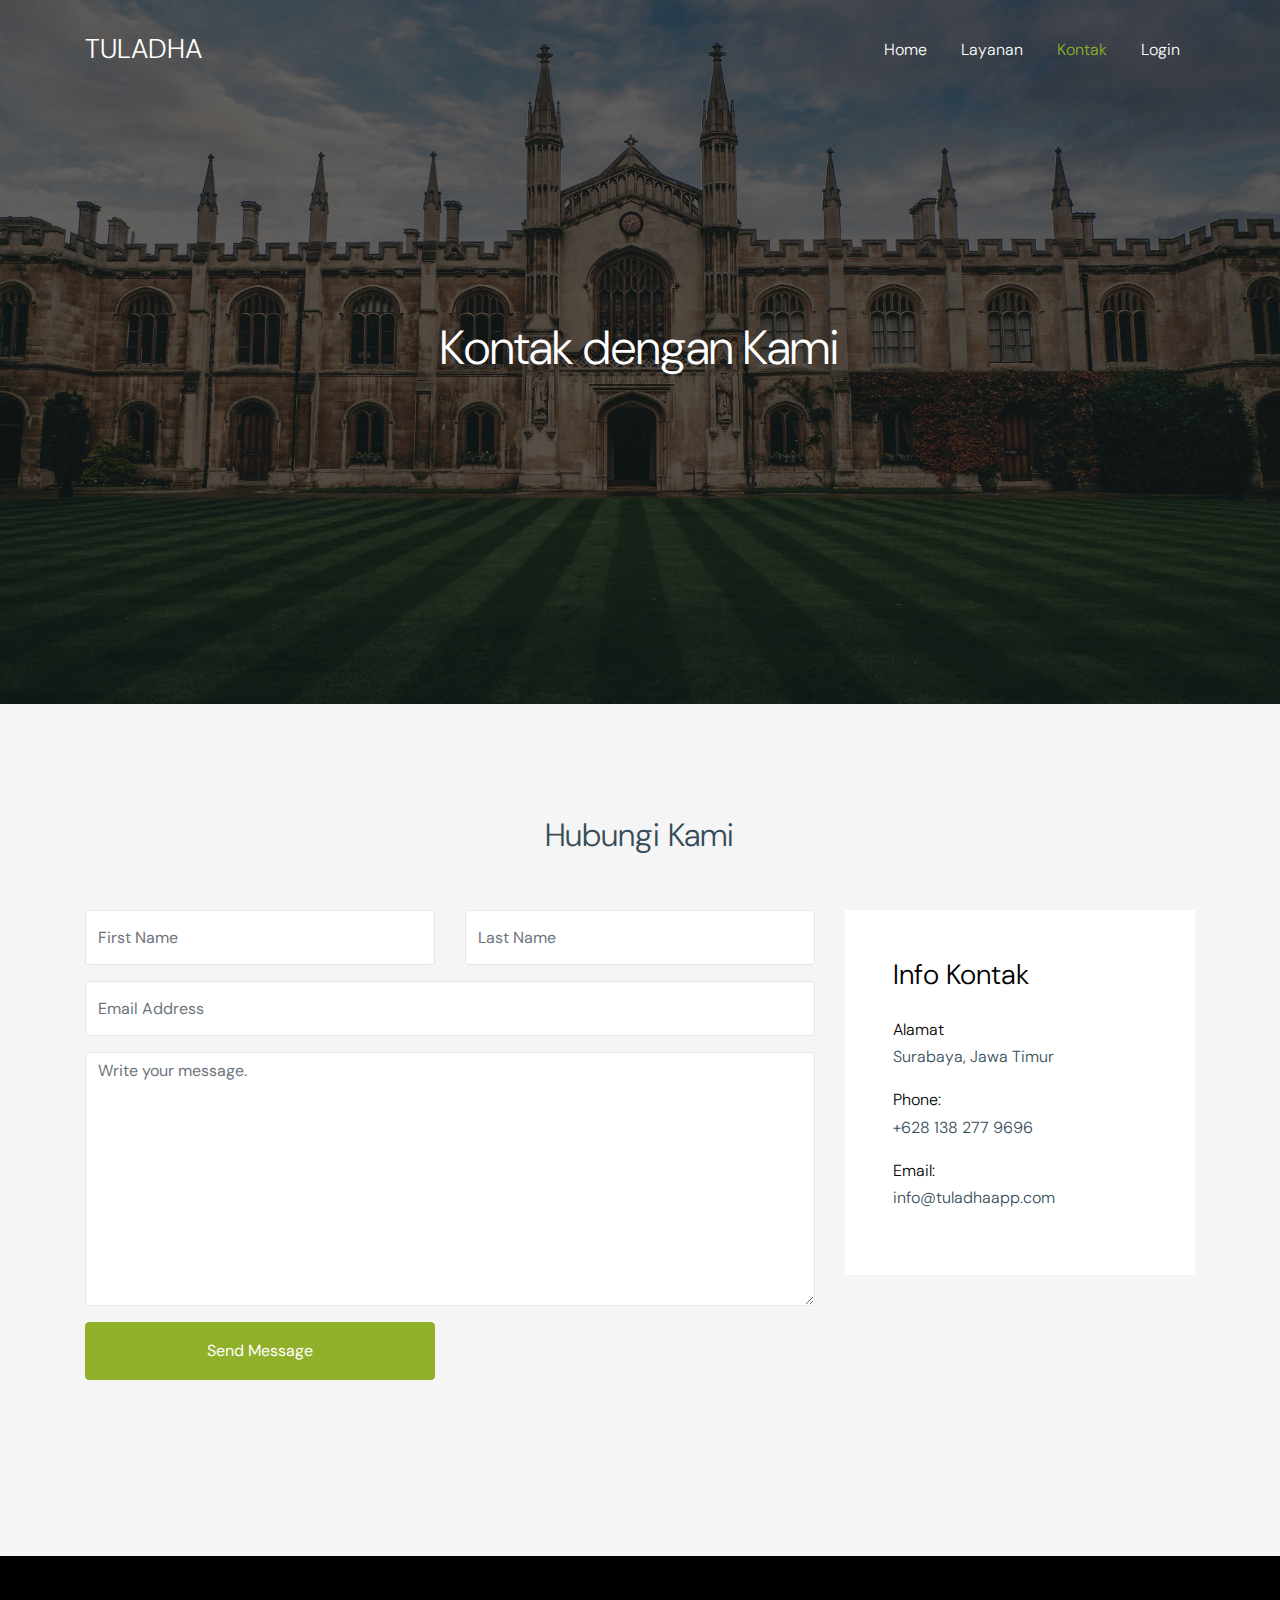
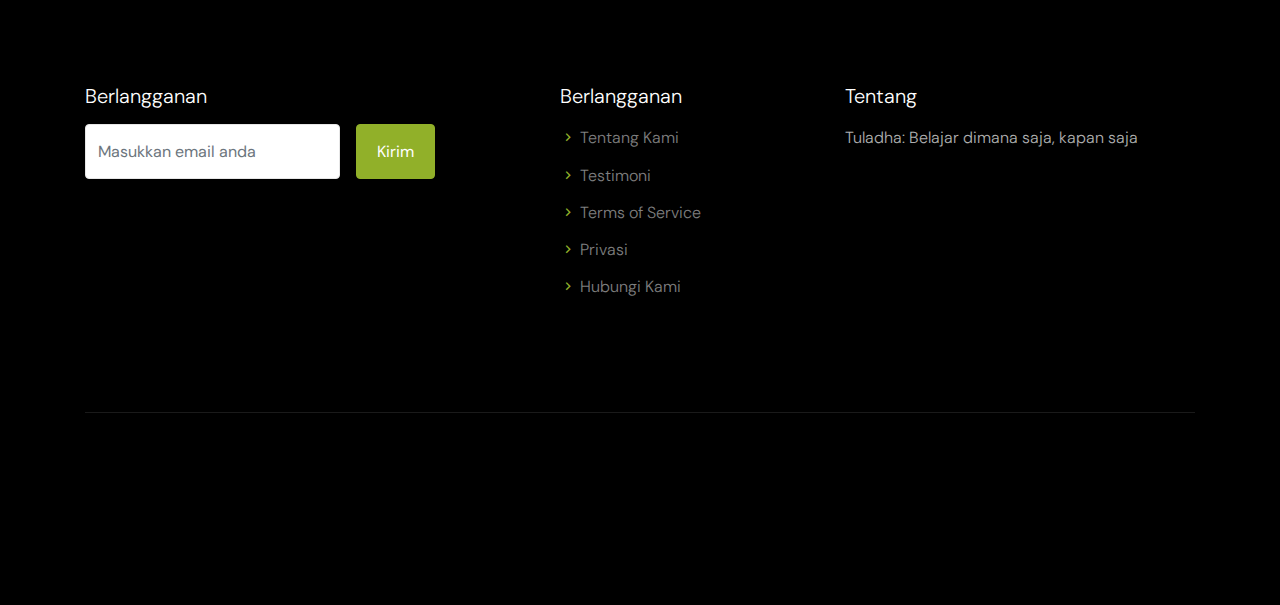
==== commit 50a886ac: "update contact.html" ====
--- a/contact.html
+++ b/contact.html
@@ -103,16 +103,16 @@
             <form action="#" method="post">
               <div class="form-group row">
                 <div class="col-md-6 mb-4 mb-lg-0">
-                  <input type="text" class="form-control" placeholder="First name">
+                  <input type="text" class="form-control" placeholder="First Name">
                 </div>
                 <div class="col-md-6">
-                  <input type="text" class="form-control" placeholder="First name">
+                  <input type="text" class="form-control" placeholder="Last Name">
                 </div>
               </div>
 
               <div class="form-group row">
                 <div class="col-md-12">
-                  <input type="text" class="form-control" placeholder="Email address">
+                  <input type="email" class="form-control" placeholder="Email Address" required>
                 </div>
               </div>
 
@@ -155,7 +155,7 @@
           <div class="col-md-4">
             <h3 class="text-white h5 mb-3">Berlangganan</h3>
             <form action="" class="d-flex">
-              <input type="text" class="form-control mr-3" placeholder="Masukkan email anda">
+              <input type="email" class="form-control mr-3" placeholder="Masukkan email anda" required>
               <input type="submit" class="btn btn-primary text-white" value="Kirim">
             </form>
           </div>
